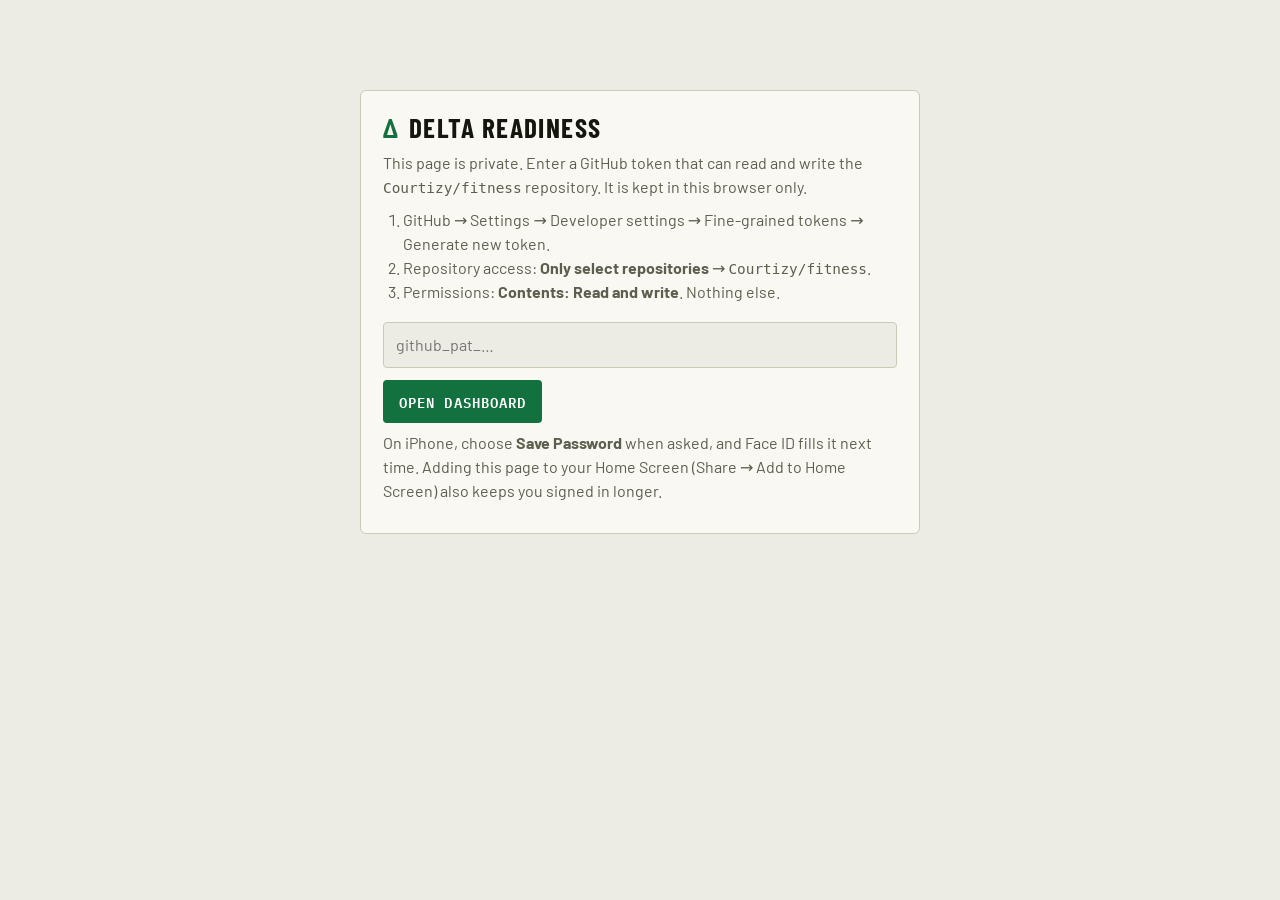
==== fitness/index.html @ d77b6ac9 "Restyle in a dark tactical HUD theme Co-Authored-By: Claude Opus 5.5 (1M context) <noreply@anthropic" ====
<!doctype html>
<html lang="en">
<head>
<meta charset="utf-8">
<meta name="viewport" content="width=device-width,initial-scale=1,viewport-fit=cover">
<meta name="robots" content="noindex,nofollow">
<meta name="apple-mobile-web-app-capable" content="yes">
<meta name="apple-mobile-web-app-title" content="Delta">
<link rel="apple-touch-icon" href="apple-touch-icon.png">
<link rel="icon" type="image/png" href="favicon.png">
<title>Delta Readiness</title>
<style>
/* Loader for the private Delta Readiness app. This public page holds no data and no app code:
   it asks for a GitHub token, fetches the app from the private Courtizy/fitness repo, and gives it
   a storage layer backed by that repo's data/*.json files. */
:root{--bg:#ECEBE4;--panel:#F9F8F3;--ink:#15170F;--muted:#5C5E4E;--rule:#CDC9B9;--brand:#13703F;--on-brand:#FFFFFF;--tan:#7A6236;--crit:#BF3B33}
@media (prefers-color-scheme:dark){:root{--bg:#07090A;--panel:#0D1112;--ink:#D8E4DC;--muted:#8E9A90;--rule:#253029;--brand:#3DEB8F;--on-brand:#04110A;--tan:#C2A675;--crit:#FF5F52;color-scheme:dark}}
body{margin:0;background:var(--bg);color:var(--ink);font:16px/1.5 "Barlow",system-ui,-apple-system,"Segoe UI",sans-serif}
.gate{max-width:560px;margin:10vh auto;padding:0 16px}
.card{background:var(--panel);border:1px solid var(--rule);border-radius:6px;padding:22px}
h1{font:700 1.7rem/1.1 "Barlow Condensed","Arial Narrow",sans-serif;text-transform:uppercase;letter-spacing:.05em;margin:0 0 6px}
h1::before{content:"\0394";color:var(--brand);margin-right:.35em}
p{margin:8px 0;color:var(--muted)}
ol{color:var(--muted);padding-left:20px;margin:8px 0}
input{width:100%;box-sizing:border-box;font:inherit;padding:10px 12px;border:1px solid var(--rule);border-radius:4px;background:var(--bg);color:var(--ink);margin-top:10px}
button{font:600 .85rem "IBM Plex Mono",ui-monospace,monospace;letter-spacing:.08em;text-transform:uppercase;margin-top:12px;padding:10px 16px;border-radius:4px;border:0;background:var(--brand);color:var(--on-brand);cursor:pointer}
.err{color:var(--crit)}
code{font-size:.9em}
</style>
<link rel="stylesheet" href="https://fonts.googleapis.com/css2?family=Barlow+Condensed:wght@700&family=Barlow:wght@400;600&family=IBM+Plex+Mono:wght@600&display=swap">
</head>
<body>
<div class="gate" id="gate" hidden>
  <div class="card">
    <h1>Delta Readiness</h1>
    <div id="pwBox" hidden>
    <p>This page is private. Enter your dashboard password.</p>
    <form id="pf" action="#" method="post"><input name="username" type="text" autocomplete="username" value="fitness-dashboard" readonly hidden><input id="pw" name="password" type="password" autocomplete="current-password" placeholder="Password" aria-label="Password"><button type="submit">Open dashboard</button></form>
    <p>On iPhone, choose <b>Save Password</b> when asked, and Face ID fills it next time. You stay signed in for 30 days.</p>
    <p><a href="#" id="useTok">Use a GitHub token instead</a></p>
    </div>
    <div id="tokBox">
    <p>This page is private. Enter a GitHub token that can read and write the <code>Courtizy/fitness</code> repository. It is kept in this browser only.</p>
    <ol>
      <li>GitHub → Settings → Developer settings → Fine-grained tokens → Generate new token.</li>
      <li>Repository access: <b>Only select repositories</b> → <code>Courtizy/fitness</code>.</li>
      <li>Permissions: <b>Contents: Read and write</b>. Nothing else.</li>
    </ol>
    <!-- username + current-password lets iPhone Passwords save the token once and fill it with Face ID -->
    <form id="f" action="#" method="post"><input name="username" type="text" autocomplete="username" value="fitness" readonly hidden><input id="tok" name="password" type="password" autocomplete="current-password" placeholder="github_pat_…" aria-label="GitHub token"><button type="submit">Open dashboard</button></form>
    <p>On iPhone, choose <b>Save Password</b> when asked, and Face ID fills it next time. Adding this page to your Home Screen (Share → Add to Home Screen) also keeps you signed in longer.</p>
    </div>
    <p id="msg" class="err" role="alert"></p>
  </div>
</div>
<p id="loading" style="text-align:center;margin-top:20vh;color:var(--muted)">Loading…</p>
<script>
(() => {
  const REPO = "Courtizy/fitness", BRANCH = "main", KEY = "fitness-gh-token", SKEY = "fitness-session";
  /* Password sign-in goes through the Cloudflare relay (relay/worker.js), which holds the GitHub token.
     Empty means token-only. */
  const RELAY = "";
  const gate = document.getElementById("gate"), msg = document.getElementById("msg"), loading = document.getElementById("loading");
  const $ = id => document.getElementById(id);
  let tokMode = !RELAY;
  const ask = m => { loading.hidden = true; gate.hidden = false; $("pwBox").hidden = tokMode; $("tokBox").hidden = !tokMode; msg.textContent = m || ""; };
  const ls = (k, v) => { try { if (v === undefined) return localStorage.getItem(k) || ""; if (v === null) localStorage.removeItem(k); else localStorage.setItem(k, v); } catch (e) { return ""; } };
  let tok = ls(KEY), ses = ls(SKEY);
  if (ses && +ses.split(".")[0] < Date.now() / 1000 + 60) { ses = ""; ls(SKEY, null); }
  $("useTok").onclick = e => { e.preventDefault(); tokMode = true; ask(); };
  $("f").onsubmit = e => {
    e.preventDefault(); tok = $("tok").value.trim(); if (!tok) return;
    ls(KEY, tok); ses = ""; ls(SKEY, null);
    gate.hidden = true; loading.hidden = false; start();
  };
  $("pf").onsubmit = async e => {
    e.preventDefault(); const pw = $("pw").value; if (!pw) return;
    gate.hidden = true; loading.hidden = false;
    try {
      const r = await fetch(`${RELAY}/dash/login`, { method: "POST", headers: { "Content-Type": "application/json" }, body: JSON.stringify({ password: pw }) });
      const j = await r.json().catch(() => ({}));
      if (!r.ok) return ask(r.status === 401 ? "That password didn't work." : j.error ? j.error[0].toUpperCase() + j.error.slice(1) + "." : `Sign-in failed (${r.status}).`);
      ses = j.session; ls(SKEY, ses); $("pw").value = ""; start();
    } catch (er) { ask("Couldn't reach the sign-in service. Check the connection and try again."); }
  };
  async function start() {
    /* a password session wins; a saved token still works on its own */
    const viaRelay = !!(RELAY && ses);
    if (!viaRelay && !tok) return ask();
    const BASE = viaRelay ? `${RELAY}/dash/contents/` : `https://api.github.com/repos/${REPO}/contents/`;
    const AUTH = viaRelay ? `Session ${ses}` : `Bearer ${tok}`;
    try {
      const r = await fetch(`${BASE}app/index.html?ref=${BRANCH}`,
        { cache: "no-store", headers: { Authorization: AUTH, Accept: "application/vnd.github.raw+json", "X-GitHub-Api-Version": "2022-11-28" } });
      if (r.status === 403 && r.headers.get("x-ratelimit-remaining") === "0") return ask("GitHub's hourly limit was hit. Try again in a few minutes.");
      if (viaRelay && r.status === 401) { ses = ""; ls(SKEY, null); return ask("You've been signed out. Enter your password again."); }
      if (!viaRelay && (r.status === 401 || r.status === 403 || r.status === 404)) { ls(KEY, null); tok = ""; return ask("That token can't read the repository. Check it has Contents access to Courtizy/fitness."); }
      if (!r.ok) return ask(`GitHub returned ${r.status}. Try again in a minute.`);
      const app = await r.text();
      const shim = `<script>(${storage.toString()})(${JSON.stringify({ BRANCH, BASE, AUTH })});<\/script>`;
      /* app/index.html is page content (as published to claude.ai), so it gets the same document skeleton here */
      const page = /^\s*<!doctype/i.test(app) ? app.replace(/<body[^>]*>/i, m => m + shim)
        : `<!doctype html><html lang="en"><head><meta charset="utf-8"><meta name="viewport" content="width=device-width,initial-scale=1,viewport-fit=cover"><meta name="robots" content="noindex,nofollow"><meta name="apple-mobile-web-app-capable" content="yes"><meta name="apple-mobile-web-app-title" content="Delta"><link rel="apple-touch-icon" href="apple-touch-icon.png"><link rel="icon" type="image/png" href="favicon.png"><style>body{margin:0}[hidden]{display:none!important}</style></head><body>${shim}${app}</body></html>`;
      document.open(); document.write(page); document.close();
    } catch (e) { ask("Couldn't reach GitHub. Check the connection and try again."); }
  }
  /* Runs inside the app page. Provides window.claude.use("db" | "user") like claude.ai does, so the app is unchanged.
     db.doc("data/users/<id>/<name>") maps to data/<name>.json in the repo. Writes are batched per file (one commit each). */
  function storage({ BRANCH, BASE, AUTH }) {
    const H = { Authorization: AUTH, "X-GitHub-Api-Version": "2022-11-28" };
    const url = f => BASE + f;
    const enc = s => { const b = new TextEncoder().encode(s); let o = ""; for (let i = 0; i < b.length; i += 0x8000) o += String.fromCharCode.apply(null, b.subarray(i, i + 0x8000)); return btoa(o); };
    const sha = {}, pend = {};
    async function meta(f) {
      const r = await fetch(`${url(f)}?ref=${BRANCH}&t=${Date.now()}`, { cache: "no-store", headers: { ...H, Accept: "application/vnd.github+json" } });
      if (r.status === 404) { delete sha[f]; return null; }
      if (!r.ok) throw Object.assign(new Error("GitHub " + r.status), { code: "unavailable" });
      const j = await r.json(); sha[f] = j.sha; return j;
    }
    async function read(f) {
      const r = await fetch(`${url(f)}?ref=${BRANCH}&t=${Date.now()}`, { cache: "no-store", headers: { ...H, Accept: "application/vnd.github.raw+json" } });
      if (r.status === 404) return null;
      if (!r.ok) throw Object.assign(new Error("GitHub " + r.status), { code: "unavailable" });
      return r.text();
    }
    async function put(f, body, retry = true) {
      if (!(f in sha)) await meta(f);
      const r = await fetch(url(f), { method: "PUT", headers: { ...H, Accept: "application/vnd.github+json", "Content-Type": "application/json" },
        body: JSON.stringify({ message: `Update ${f}`, content: enc(body), branch: BRANCH, ...(sha[f] ? { sha: sha[f] } : {}) }) });
      if ((r.status === 409 || r.status === 422) && retry) { await meta(f); return put(f, body, false); }
      if (!r.ok) throw Object.assign(new Error("GitHub " + r.status), { code: r.status === 413 ? "invalid_argument" : "unavailable" });
      sha[f] = (await r.json()).content.sha;
    }
    const doc = path => {
      const f = `data/${path.split("/").pop()}.json`;
      return {
        async get() { const [t] = await Promise.all([read(f), meta(f).catch(() => null)]); const v = t == null ? null : JSON.parse(t); return { exists: v != null, data: () => v }; },
        set(v) {
          const p = pend[f] || (pend[f] = {}); p.v = JSON.stringify(v, null, 1);
          clearTimeout(p.t);
          return new Promise((res, rej) => { (p.w = p.w || []).push([res, rej]);
            p.t = setTimeout(async () => { const w = p.w; delete pend[f]; try { await put(f, p.v); w.forEach(x => x[0]()); } catch (e) { w.forEach(x => x[1](e)); } }, 1200); });
        },
        async delete() { if (!(f in sha)) await meta(f); if (!sha[f]) return; await fetch(url(f), { method: "DELETE", headers: { ...H, "Content-Type": "application/json" }, body: JSON.stringify({ message: `Remove ${f}`, sha: sha[f], branch: BRANCH }) }); delete sha[f]; },
      };
    };
    const db = { doc };
    const user = { id: async () => "me", isOwner: () => true, canEdit: () => true, can: () => true };
    window.claude = { use: async n => n === "db" ? db : n === "user" ? user : null };
    window.addEventListener("beforeunload", e => { if (Object.keys(pend).length) { e.preventDefault(); e.returnValue = ""; } });
  }
  start();
})();
</script>
</body>
</html>
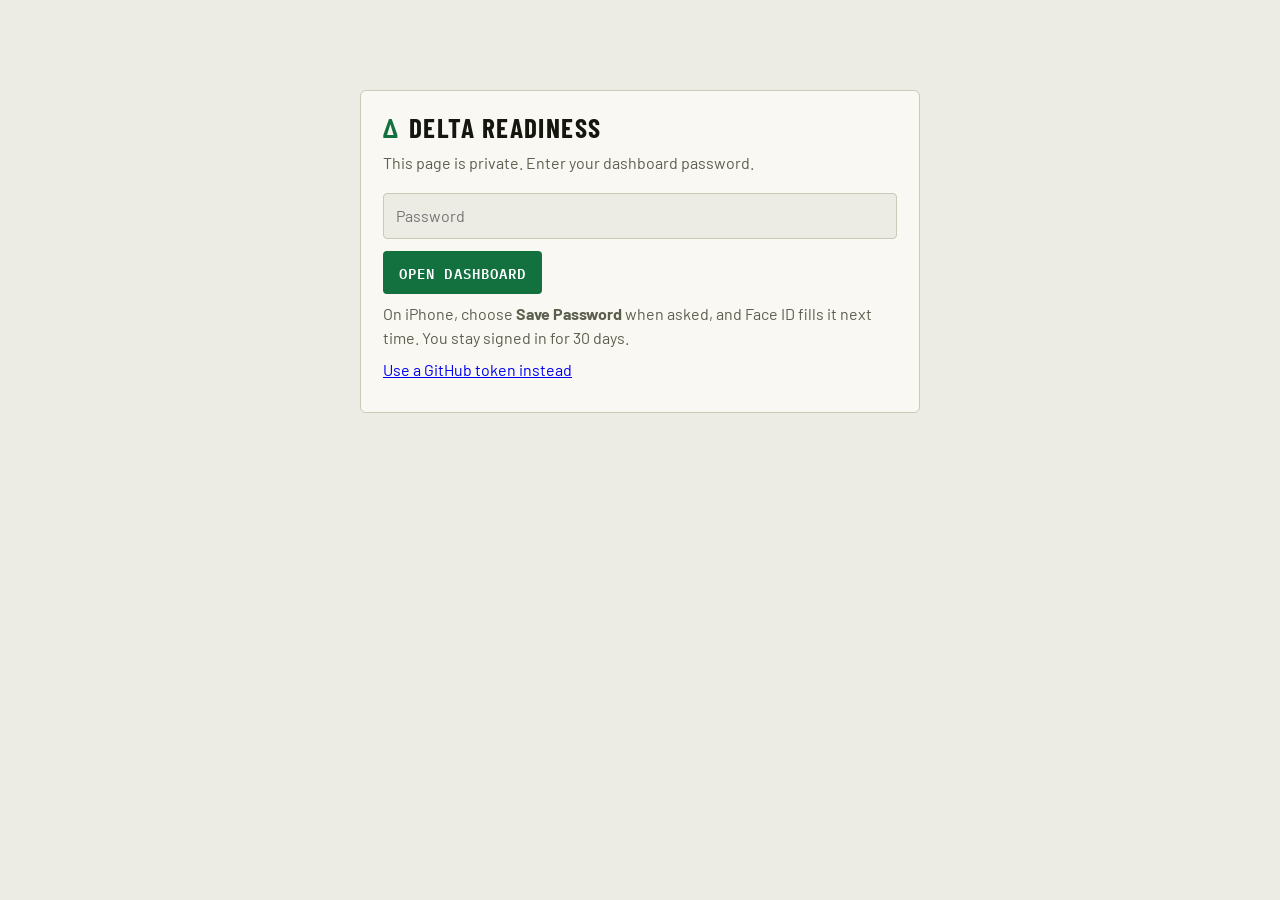
==== commit 14968e03: "Turn on password sign-in through the hae-inbox worker Co-Authored-By: Claude Opus 5.5 (1M context) <" ====
--- a/fitness/index.html
+++ b/fitness/index.html
@@ -59,7 +59,7 @@
   const REPO = "Courtizy/fitness", BRANCH = "main", KEY = "fitness-gh-token", SKEY = "fitness-session";
   /* Password sign-in goes through the Cloudflare relay (relay/worker.js), which holds the GitHub token.
      Empty means token-only. */
-  const RELAY = "";
+  const RELAY = "https://hae-inbox.jason-courtoy.workers.dev";
   const gate = document.getElementById("gate"), msg = document.getElementById("msg"), loading = document.getElementById("loading");
   const $ = id => document.getElementById(id);
   let tokMode = !RELAY;
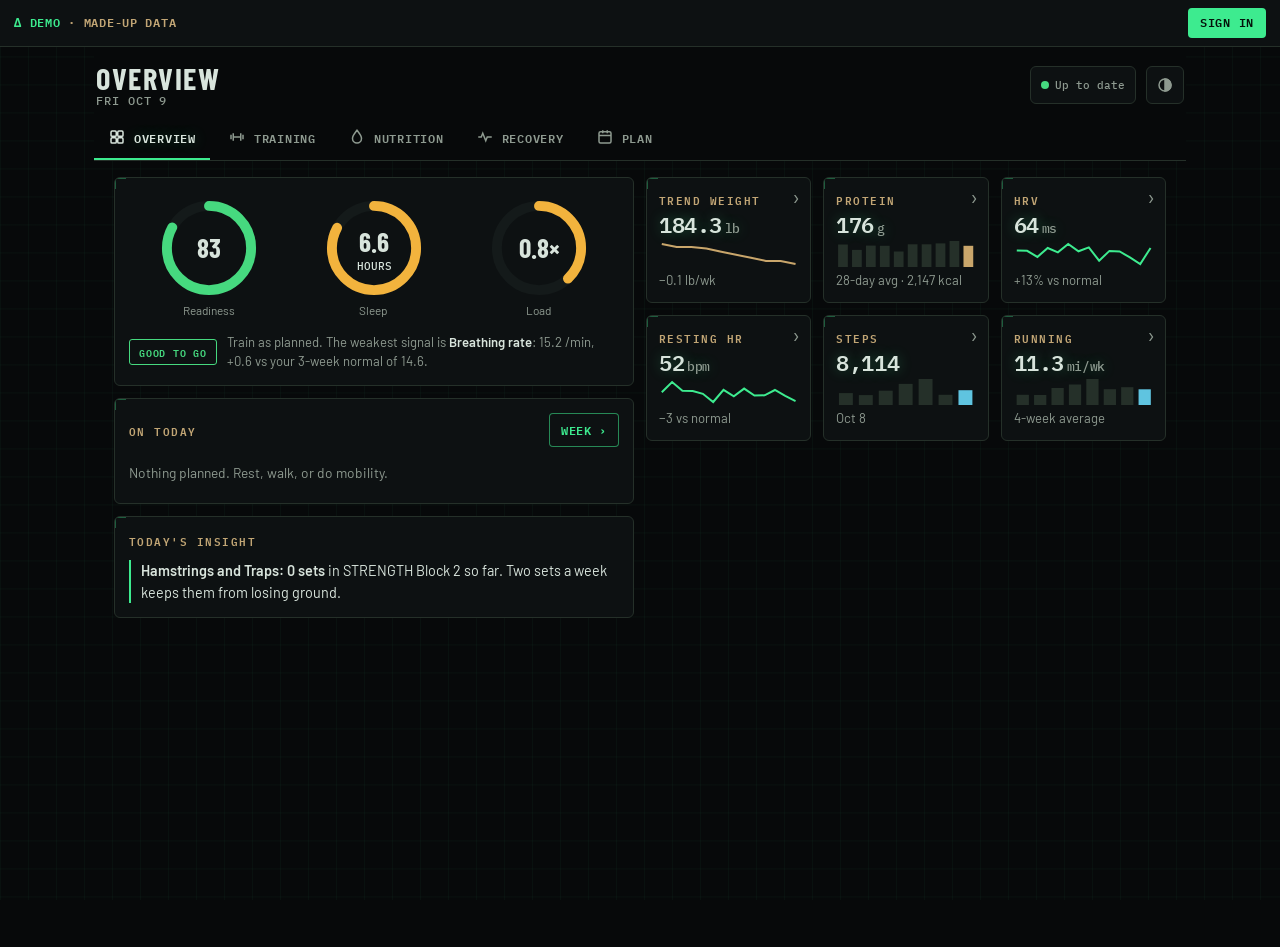
==== commit 0d3f4a76: "Public Delta Readiness demo with sign-in bar Signed-out visitors to /fitness/ now land on demo.html " ====
--- a/fitness/index.html
+++ b/fitness/index.html
@@ -51,6 +51,7 @@
     <p>On iPhone, choose <b>Save Password</b> when asked, and Face ID fills it next time. Adding this page to your Home Screen (Share → Add to Home Screen) also keeps you signed in longer.</p>
     </div>
     <p id="msg" class="err" role="alert"></p>
+    <p><a href="demo.html">&larr; Back to the demo</a></p>
   </div>
 </div>
 <p id="loading" style="text-align:center;margin-top:20vh;color:var(--muted)">Loading…</p>
@@ -67,6 +68,8 @@
   const ls = (k, v) => { try { if (v === undefined) return localStorage.getItem(k) || ""; if (v === null) localStorage.removeItem(k); else localStorage.setItem(k, v); } catch (e) { return ""; } };
   let tok = ls(KEY), ses = ls(SKEY);
   if (ses && +ses.split(".")[0] < Date.now() / 1000 + 60) { ses = ""; ls(SKEY, null); }
+  /* signed-out visitors land on the public demo; its Sign in bar comes back here with ?signin */
+  if (!ses && !tok && !/[?&]signin\b/.test(location.search)) { location.replace("demo.html"); return; }
   $("useTok").onclick = e => { e.preventDefault(); tokMode = true; ask(); };
   $("f").onsubmit = e => {
     e.preventDefault(); tok = $("tok").value.trim(); if (!tok) return;
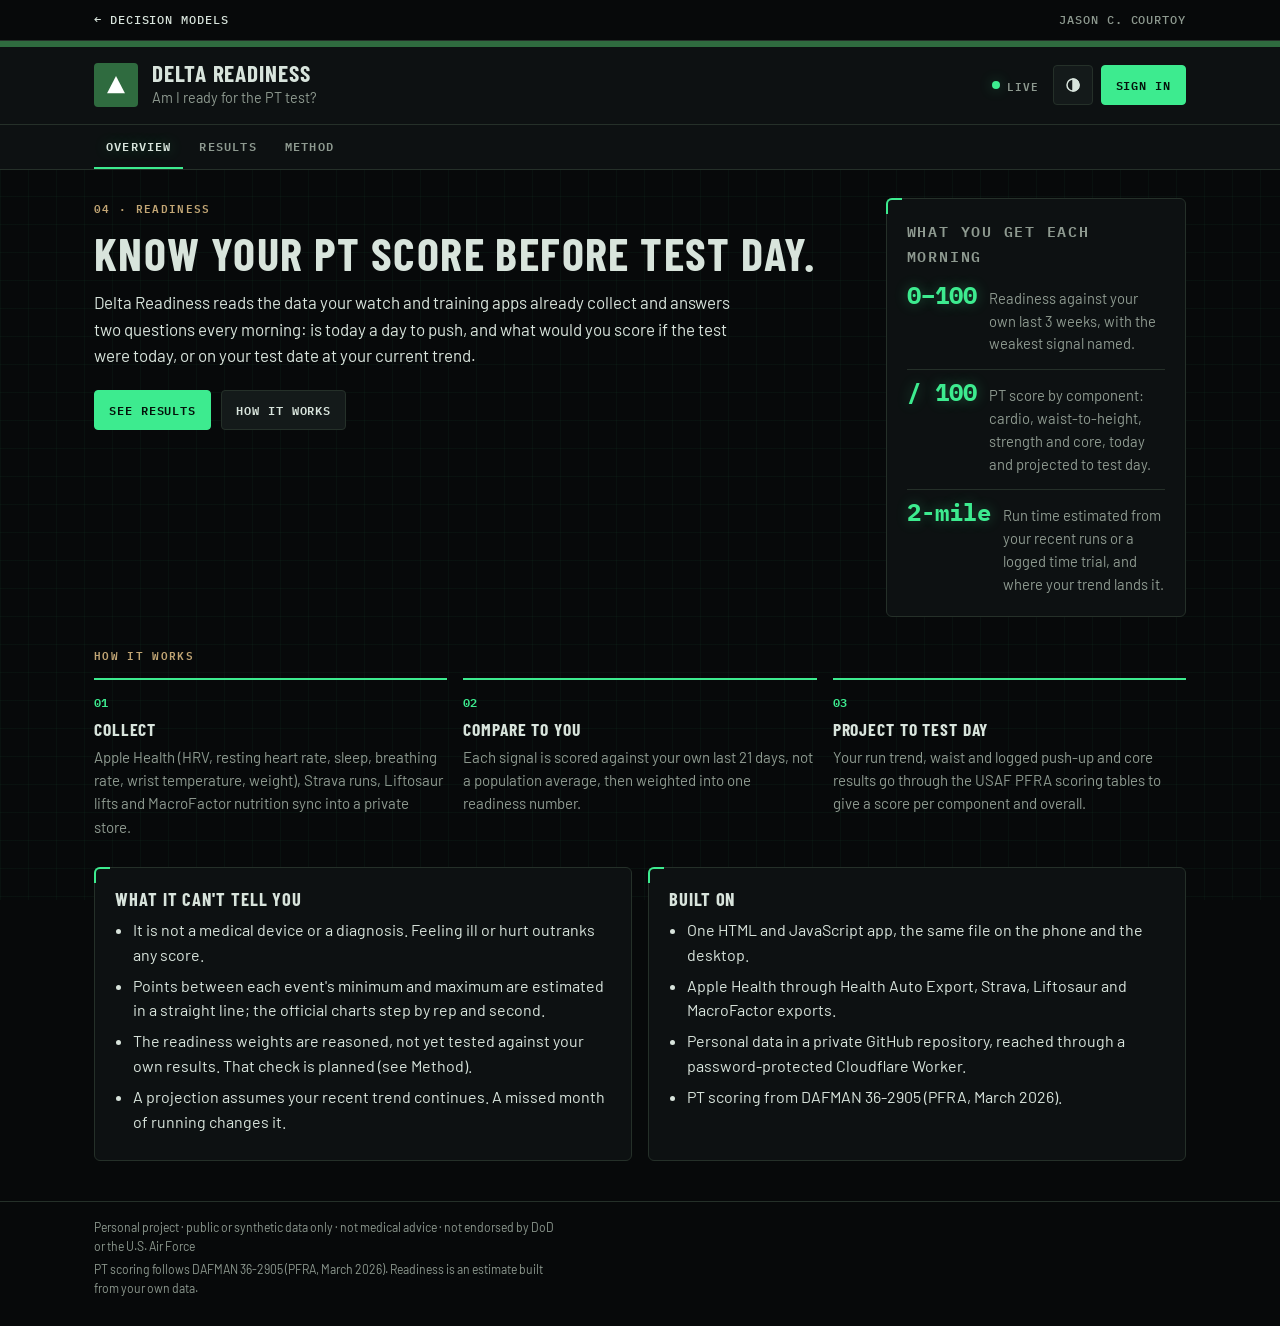
==== commit 5c91e031: "Put Delta Readiness in the Decision Models frame Hub bar, header, Overview · Results · Method tabs a" ====
--- a/fitness/index.html
+++ b/fitness/index.html
@@ -14,25 +14,28 @@
    it asks for a GitHub token, fetches the app from the private Courtizy/fitness repo, and gives it
    a storage layer backed by that repo's data/*.json files. */
 :root{--bg:#ECEBE4;--panel:#F9F8F3;--ink:#15170F;--muted:#5C5E4E;--rule:#CDC9B9;--brand:#13703F;--on-brand:#FFFFFF;--tan:#7A6236;--crit:#BF3B33}
-@media (prefers-color-scheme:dark){:root{--bg:#07090A;--panel:#0D1112;--ink:#D8E4DC;--muted:#8E9A90;--rule:#253029;--brand:#3DEB8F;--on-brand:#04110A;--tan:#C2A675;--crit:#FF5F52;color-scheme:dark}}
+@media (prefers-color-scheme:dark){:root:not([data-theme="light"]){--bg:#07090A;--panel:#0D1112;--ink:#D8E4DC;--muted:#8E9A90;--rule:#253029;--brand:#3DEB8F;--on-brand:#04110A;--tan:#C2A675;--crit:#FF5F52;color-scheme:dark}}
+:root[data-theme="dark"]{--bg:#07090A;--panel:#0D1112;--ink:#D8E4DC;--muted:#8E9A90;--rule:#253029;--brand:#3DEB8F;--on-brand:#04110A;--tan:#C2A675;--crit:#FF5F52;color-scheme:dark}
 body{margin:0;background:var(--bg);color:var(--ink);font:16px/1.5 "Barlow",system-ui,-apple-system,"Segoe UI",sans-serif}
-.gate{max-width:560px;margin:10vh auto;padding:0 16px}
+.gate{max-width:560px;margin:6vh auto;padding:0 16px}
 .card{background:var(--panel);border:1px solid var(--rule);border-radius:6px;padding:22px}
 h1{font:700 1.7rem/1.1 "Barlow Condensed","Arial Narrow",sans-serif;text-transform:uppercase;letter-spacing:.05em;margin:0 0 6px}
-h1::before{content:"\0394";color:var(--brand);margin-right:.35em}
 p{margin:8px 0;color:var(--muted)}
 ol{color:var(--muted);padding-left:20px;margin:8px 0}
 input{width:100%;box-sizing:border-box;font:inherit;padding:10px 12px;border:1px solid var(--rule);border-radius:4px;background:var(--bg);color:var(--ink);margin-top:10px}
 button{font:600 .85rem "IBM Plex Mono",ui-monospace,monospace;letter-spacing:.08em;text-transform:uppercase;margin-top:12px;padding:10px 16px;border-radius:4px;border:0;background:var(--brand);color:var(--on-brand);cursor:pointer}
 .err{color:var(--crit)}
 code{font-size:.9em}
+a{color:var(--brand)}
 </style>
-<link rel="stylesheet" href="https://fonts.googleapis.com/css2?family=Barlow+Condensed:wght@700&family=Barlow:wght@400;600&family=IBM+Plex+Mono:wght@600&display=swap">
+<link rel="stylesheet" href="https://fonts.googleapis.com/css2?family=Barlow+Condensed:wght@600;700&family=Barlow:wght@400;500;600&family=IBM+Plex+Mono:wght@500;600&display=swap">
+<link rel="stylesheet" href="frame.css">
+<script src="frame.js" data-page="signin" data-mode="public"></script>
 </head>
 <body>
 <div class="gate" id="gate" hidden>
   <div class="card">
-    <h1>Delta Readiness</h1>
+    <h1>Sign in</h1>
     <div id="pwBox" hidden>
     <p>This page is private. Enter your dashboard password.</p>
     <form id="pf" action="#" method="post"><input name="username" type="text" autocomplete="username" value="fitness-dashboard" readonly hidden><input id="pw" name="password" type="password" autocomplete="current-password" placeholder="Password" aria-label="Password"><button type="submit">Open dashboard</button></form>
@@ -51,7 +54,6 @@
     <p>On iPhone, choose <b>Save Password</b> when asked, and Face ID fills it next time. Adding this page to your Home Screen (Share → Add to Home Screen) also keeps you signed in longer.</p>
     </div>
     <p id="msg" class="err" role="alert"></p>
-    <p><a href="demo.html">&larr; Back to the demo</a></p>
   </div>
 </div>
 <p id="loading" style="text-align:center;margin-top:20vh;color:var(--muted)">Loading…</p>
@@ -68,8 +70,8 @@
   const ls = (k, v) => { try { if (v === undefined) return localStorage.getItem(k) || ""; if (v === null) localStorage.removeItem(k); else localStorage.setItem(k, v); } catch (e) { return ""; } };
   let tok = ls(KEY), ses = ls(SKEY);
   if (ses && +ses.split(".")[0] < Date.now() / 1000 + 60) { ses = ""; ls(SKEY, null); }
-  /* signed-out visitors land on the public demo; its Sign in bar comes back here with ?signin */
-  if (!ses && !tok && !/[?&]signin\b/.test(location.search)) { location.replace("demo.html"); return; }
+  /* signed-out visitors land on the public Overview; its Sign in button comes back here with ?signin */
+  if (!ses && !tok && !/[?&]signin\b/.test(location.search)) { location.replace("overview.html"); return; }
   $("useTok").onclick = e => { e.preventDefault(); tokMode = true; ask(); };
   $("f").onsubmit = e => {
     e.preventDefault(); tok = $("tok").value.trim(); if (!tok) return;
@@ -100,7 +102,7 @@
       if (!viaRelay && (r.status === 401 || r.status === 403 || r.status === 404)) { ls(KEY, null); tok = ""; return ask("That token can't read the repository. Check it has Contents access to Courtizy/fitness."); }
       if (!r.ok) return ask(`GitHub returned ${r.status}. Try again in a minute.`);
       const app = await r.text();
-      const shim = `<script>(${storage.toString()})(${JSON.stringify({ BRANCH, BASE, AUTH })});<\/script>`;
+      const shim = `<script>(${storage.toString()})(${JSON.stringify({ BRANCH, BASE, AUTH })});<\/script><link rel="stylesheet" href="frame.css"><script src="frame.js" data-page="results" data-mode="app"><\/script>`;
       /* app/index.html is page content (as published to claude.ai), so it gets the same document skeleton here */
       const page = /^\s*<!doctype/i.test(app) ? app.replace(/<body[^>]*>/i, m => m + shim)
         : `<!doctype html><html lang="en"><head><meta charset="utf-8"><meta name="viewport" content="width=device-width,initial-scale=1,viewport-fit=cover"><meta name="robots" content="noindex,nofollow"><meta name="apple-mobile-web-app-capable" content="yes"><meta name="apple-mobile-web-app-title" content="Delta"><link rel="apple-touch-icon" href="apple-touch-icon.png"><link rel="icon" type="image/png" href="favicon.png"><style>body{margin:0}[hidden]{display:none!important}</style></head><body>${shim}${app}</body></html>`;
--- a/fitness/frame.css
+++ b/fitness/frame.css
@@ -0,0 +1,65 @@
+/* Delta Readiness: the Decision Models frame (hub bar, app header, Overview · Results · Method, footer) in the HUD look.
+   Shared by overview.html, the sign-in loader, the signed-in app and demo.html. Theme follows data-theme on <html> (a-theme). */
+:root{
+  --dz-bg:#ECEBE4; --dz-panel:#F9F8F3; --dz-panel2:#E4E1D6; --dz-ink:#15170F; --dz-muted:#5C5E4E; --dz-rule:#CDC9B9;
+  --dz-accent:#13703F; --dz-on-accent:#FFFFFF; --dz-tan:#7A6236; --dz-grid:rgba(70,66,40,.05); --dz-glow:none;
+  --dz-fill:#2F6B3F; --dz-on-fill:#FFFFFF;
+  --dz-display:"Barlow Condensed","Arial Narrow",system-ui,sans-serif;
+  --dz-body:"Barlow",system-ui,-apple-system,"Segoe UI",sans-serif;
+  --dz-mono:"IBM Plex Mono",ui-monospace,Menlo,monospace;
+}
+@media (prefers-color-scheme:dark){:root:not([data-theme="light"]){
+  --dz-bg:#07090A; --dz-panel:#0D1112; --dz-panel2:#141A1A; --dz-ink:#D8E4DC; --dz-muted:#8E9A90; --dz-rule:#253029;
+  --dz-accent:#3DEB8F; --dz-on-accent:#04110A; --dz-tan:#C2A675; --dz-grid:rgba(61,235,143,.035); --dz-glow:0 0 14px rgba(61,235,143,.32); color-scheme:dark}}
+:root[data-theme="dark"]{
+  --dz-bg:#07090A; --dz-panel:#0D1112; --dz-panel2:#141A1A; --dz-ink:#D8E4DC; --dz-muted:#8E9A90; --dz-rule:#253029;
+  --dz-accent:#3DEB8F; --dz-on-accent:#04110A; --dz-tan:#C2A675; --dz-grid:rgba(61,235,143,.035); --dz-glow:0 0 14px rgba(61,235,143,.32); color-scheme:dark}
+
+.dz-hub,.dz-head,.dz-tabbar,.dz-strip,.dz-foot{font-family:var(--dz-body);color:var(--dz-ink);-webkit-text-size-adjust:100%}
+.dz-in{max-width:1120px;margin:0 auto;padding-left:max(14px,env(safe-area-inset-left,0px));padding-right:max(14px,env(safe-area-inset-right,0px))}
+
+/* hub bar */
+.dz-hub{background:var(--dz-bg);border-bottom:1px solid var(--dz-rule);font:500 .72rem/1 var(--dz-mono);letter-spacing:.08em;text-transform:uppercase}
+.dz-hub .dz-in{display:flex;flex-wrap:wrap;align-items:center;justify-content:space-between;gap:4px 16px}
+.dz-hub a{display:inline-flex;align-items:center;min-height:40px;color:var(--dz-ink);text-decoration:none}
+.dz-hub a:hover{color:var(--dz-accent)}
+.dz-hub span{color:var(--dz-muted)}
+
+/* app header: 6px brand stripe, Δ tile, name, question, status pill, actions */
+.dz-head{background:var(--dz-panel);border-top:6px solid var(--dz-fill);border-bottom:1px solid var(--dz-rule)}
+.dz-head .dz-in{display:flex;flex-wrap:wrap;align-items:center;gap:10px 14px;padding-block:14px}
+.dz-tile{width:44px;height:44px;flex:none;display:grid;place-items:center;background:var(--dz-fill);color:var(--dz-on-fill);border-radius:4px}
+.dz-tile svg{width:26px;height:26px}
+.dz-name{flex:1 1 220px;min-width:0;display:flex;flex-direction:column;gap:2px}
+.dz-name h1,.dz-name .dz-h{margin:0;font:700 1.45rem/1.05 var(--dz-display);letter-spacing:.04em;text-transform:uppercase;color:var(--dz-ink)}
+.dz-name p{margin:0;font-size:.9rem;color:var(--dz-muted)}
+.dz-status{display:inline-flex;align-items:center;gap:7px;font:600 .68rem var(--dz-mono);letter-spacing:.08em;text-transform:uppercase;color:var(--dz-muted);white-space:nowrap}
+.dz-status i{width:8px;height:8px;border-radius:50%;background:var(--dz-accent);box-shadow:var(--dz-glow)}
+.dz-right{display:flex;align-items:center;gap:8px 14px;flex-wrap:wrap;justify-content:flex-end}
+.dz-acts{display:flex;align-items:center;gap:8px}
+.dz-btn{display:inline-flex;align-items:center;justify-content:center;min-height:40px;padding:0 14px;border-radius:4px;border:1px solid var(--dz-rule);background:var(--dz-panel2);color:var(--dz-ink);font:600 .72rem var(--dz-mono);letter-spacing:.08em;text-transform:uppercase;text-decoration:none;cursor:pointer;white-space:nowrap}
+.dz-btn:hover{border-color:var(--dz-accent)}
+.dz-btn.dz-primary{background:var(--dz-accent);border-color:var(--dz-accent);color:var(--dz-on-accent)}
+.dz-btn.dz-icon{width:40px;padding:0}
+
+/* Overview · Results · Method */
+.dz-tabbar{background:var(--dz-panel);border-bottom:1px solid var(--dz-rule)}
+.dz-tabs{display:flex;gap:4px;overflow-x:auto;scrollbar-width:none}
+.dz-tabs a{display:inline-flex;align-items:center;min-height:44px;padding:0 12px;border-bottom:2px solid transparent;color:var(--dz-muted);text-decoration:none;font:600 .74rem var(--dz-mono);letter-spacing:.1em;text-transform:uppercase;white-space:nowrap}
+.dz-tabs a:hover{color:var(--dz-ink)}
+.dz-tabs a[aria-current="page"]{color:var(--dz-ink);border-bottom-color:var(--dz-accent);text-shadow:var(--dz-glow)}
+
+/* demo strip */
+.dz-strip{background:var(--dz-panel2);border-bottom:1px solid var(--dz-rule);font-size:.86rem}
+.dz-strip .dz-in{display:flex;flex-wrap:wrap;align-items:center;gap:6px 12px;padding-block:8px}
+.dz-tag{font:600 .66rem var(--dz-mono);letter-spacing:.1em;text-transform:uppercase;color:var(--dz-tan);border:1px solid var(--dz-tan);padding:2px 7px;border-radius:3px}
+.dz-strip span{color:var(--dz-muted)}
+
+/* footer */
+.dz-foot{border-top:1px solid var(--dz-rule);margin-top:32px;font-size:.76rem;color:var(--dz-muted)}
+.dz-foot .dz-in{padding-block:16px 28px;display:grid;gap:4px}
+.dz-foot p{margin:0}
+html.dz-app .dz-foot{margin-top:0}
+html.dz-app body{background-color:var(--dz-bg)}
+@media (max-width:899px){html.dz-app .dz-foot .dz-in{padding-bottom:calc(92px + env(safe-area-inset-bottom,0px))}}
+@media (max-width:520px){.dz-head .dz-in{padding-block:10px;flex-wrap:nowrap;align-items:flex-start}.dz-name{flex:1 1 0}.dz-right{flex-direction:column;align-items:flex-end;flex:none}.dz-btn{min-height:36px;padding:0 10px}.dz-btn.dz-icon{width:36px}.dz-tile{width:38px;height:38px}.dz-name h1,.dz-name .dz-h{font-size:1.2rem}.dz-name p{font-size:.82rem}}
--- a/fitness/frame.css
+++ b/fitness/frame.css
@@ -0,0 +1,65 @@
+/* Delta Readiness: the Decision Models frame (hub bar, app header, Overview · Results · Method, footer) in the HUD look.
+   Shared by overview.html, the sign-in loader, the signed-in app and demo.html. Theme follows data-theme on <html> (a-theme). */
+:root{
+  --dz-bg:#ECEBE4; --dz-panel:#F9F8F3; --dz-panel2:#E4E1D6; --dz-ink:#15170F; --dz-muted:#5C5E4E; --dz-rule:#CDC9B9;
+  --dz-accent:#13703F; --dz-on-accent:#FFFFFF; --dz-tan:#7A6236; --dz-grid:rgba(70,66,40,.05); --dz-glow:none;
+  --dz-fill:#2F6B3F; --dz-on-fill:#FFFFFF;
+  --dz-display:"Barlow Condensed","Arial Narrow",system-ui,sans-serif;
+  --dz-body:"Barlow",system-ui,-apple-system,"Segoe UI",sans-serif;
+  --dz-mono:"IBM Plex Mono",ui-monospace,Menlo,monospace;
+}
+@media (prefers-color-scheme:dark){:root:not([data-theme="light"]){
+  --dz-bg:#07090A; --dz-panel:#0D1112; --dz-panel2:#141A1A; --dz-ink:#D8E4DC; --dz-muted:#8E9A90; --dz-rule:#253029;
+  --dz-accent:#3DEB8F; --dz-on-accent:#04110A; --dz-tan:#C2A675; --dz-grid:rgba(61,235,143,.035); --dz-glow:0 0 14px rgba(61,235,143,.32); color-scheme:dark}}
+:root[data-theme="dark"]{
+  --dz-bg:#07090A; --dz-panel:#0D1112; --dz-panel2:#141A1A; --dz-ink:#D8E4DC; --dz-muted:#8E9A90; --dz-rule:#253029;
+  --dz-accent:#3DEB8F; --dz-on-accent:#04110A; --dz-tan:#C2A675; --dz-grid:rgba(61,235,143,.035); --dz-glow:0 0 14px rgba(61,235,143,.32); color-scheme:dark}
+
+.dz-hub,.dz-head,.dz-tabbar,.dz-strip,.dz-foot{font-family:var(--dz-body);color:var(--dz-ink);-webkit-text-size-adjust:100%}
+.dz-in{max-width:1120px;margin:0 auto;padding-left:max(14px,env(safe-area-inset-left,0px));padding-right:max(14px,env(safe-area-inset-right,0px))}
+
+/* hub bar */
+.dz-hub{background:var(--dz-bg);border-bottom:1px solid var(--dz-rule);font:500 .72rem/1 var(--dz-mono);letter-spacing:.08em;text-transform:uppercase}
+.dz-hub .dz-in{display:flex;flex-wrap:wrap;align-items:center;justify-content:space-between;gap:4px 16px}
+.dz-hub a{display:inline-flex;align-items:center;min-height:40px;color:var(--dz-ink);text-decoration:none}
+.dz-hub a:hover{color:var(--dz-accent)}
+.dz-hub span{color:var(--dz-muted)}
+
+/* app header: 6px brand stripe, Δ tile, name, question, status pill, actions */
+.dz-head{background:var(--dz-panel);border-top:6px solid var(--dz-fill);border-bottom:1px solid var(--dz-rule)}
+.dz-head .dz-in{display:flex;flex-wrap:wrap;align-items:center;gap:10px 14px;padding-block:14px}
+.dz-tile{width:44px;height:44px;flex:none;display:grid;place-items:center;background:var(--dz-fill);color:var(--dz-on-fill);border-radius:4px}
+.dz-tile svg{width:26px;height:26px}
+.dz-name{flex:1 1 220px;min-width:0;display:flex;flex-direction:column;gap:2px}
+.dz-name h1,.dz-name .dz-h{margin:0;font:700 1.45rem/1.05 var(--dz-display);letter-spacing:.04em;text-transform:uppercase;color:var(--dz-ink)}
+.dz-name p{margin:0;font-size:.9rem;color:var(--dz-muted)}
+.dz-status{display:inline-flex;align-items:center;gap:7px;font:600 .68rem var(--dz-mono);letter-spacing:.08em;text-transform:uppercase;color:var(--dz-muted);white-space:nowrap}
+.dz-status i{width:8px;height:8px;border-radius:50%;background:var(--dz-accent);box-shadow:var(--dz-glow)}
+.dz-right{display:flex;align-items:center;gap:8px 14px;flex-wrap:wrap;justify-content:flex-end}
+.dz-acts{display:flex;align-items:center;gap:8px}
+.dz-btn{display:inline-flex;align-items:center;justify-content:center;min-height:40px;padding:0 14px;border-radius:4px;border:1px solid var(--dz-rule);background:var(--dz-panel2);color:var(--dz-ink);font:600 .72rem var(--dz-mono);letter-spacing:.08em;text-transform:uppercase;text-decoration:none;cursor:pointer;white-space:nowrap}
+.dz-btn:hover{border-color:var(--dz-accent)}
+.dz-btn.dz-primary{background:var(--dz-accent);border-color:var(--dz-accent);color:var(--dz-on-accent)}
+.dz-btn.dz-icon{width:40px;padding:0}
+
+/* Overview · Results · Method */
+.dz-tabbar{background:var(--dz-panel);border-bottom:1px solid var(--dz-rule)}
+.dz-tabs{display:flex;gap:4px;overflow-x:auto;scrollbar-width:none}
+.dz-tabs a{display:inline-flex;align-items:center;min-height:44px;padding:0 12px;border-bottom:2px solid transparent;color:var(--dz-muted);text-decoration:none;font:600 .74rem var(--dz-mono);letter-spacing:.1em;text-transform:uppercase;white-space:nowrap}
+.dz-tabs a:hover{color:var(--dz-ink)}
+.dz-tabs a[aria-current="page"]{color:var(--dz-ink);border-bottom-color:var(--dz-accent);text-shadow:var(--dz-glow)}
+
+/* demo strip */
+.dz-strip{background:var(--dz-panel2);border-bottom:1px solid var(--dz-rule);font-size:.86rem}
+.dz-strip .dz-in{display:flex;flex-wrap:wrap;align-items:center;gap:6px 12px;padding-block:8px}
+.dz-tag{font:600 .66rem var(--dz-mono);letter-spacing:.1em;text-transform:uppercase;color:var(--dz-tan);border:1px solid var(--dz-tan);padding:2px 7px;border-radius:3px}
+.dz-strip span{color:var(--dz-muted)}
+
+/* footer */
+.dz-foot{border-top:1px solid var(--dz-rule);margin-top:32px;font-size:.76rem;color:var(--dz-muted)}
+.dz-foot .dz-in{padding-block:16px 28px;display:grid;gap:4px}
+.dz-foot p{margin:0}
+html.dz-app .dz-foot{margin-top:0}
+html.dz-app body{background-color:var(--dz-bg)}
+@media (max-width:899px){html.dz-app .dz-foot .dz-in{padding-bottom:calc(92px + env(safe-area-inset-bottom,0px))}}
+@media (max-width:520px){.dz-head .dz-in{padding-block:10px;flex-wrap:nowrap;align-items:flex-start}.dz-name{flex:1 1 0}.dz-right{flex-direction:column;align-items:flex-end;flex:none}.dz-btn{min-height:36px;padding:0 10px}.dz-btn.dz-icon{width:36px}.dz-tile{width:38px;height:38px}.dz-name h1,.dz-name .dz-h{font-size:1.2rem}.dz-name p{font-size:.82rem}}
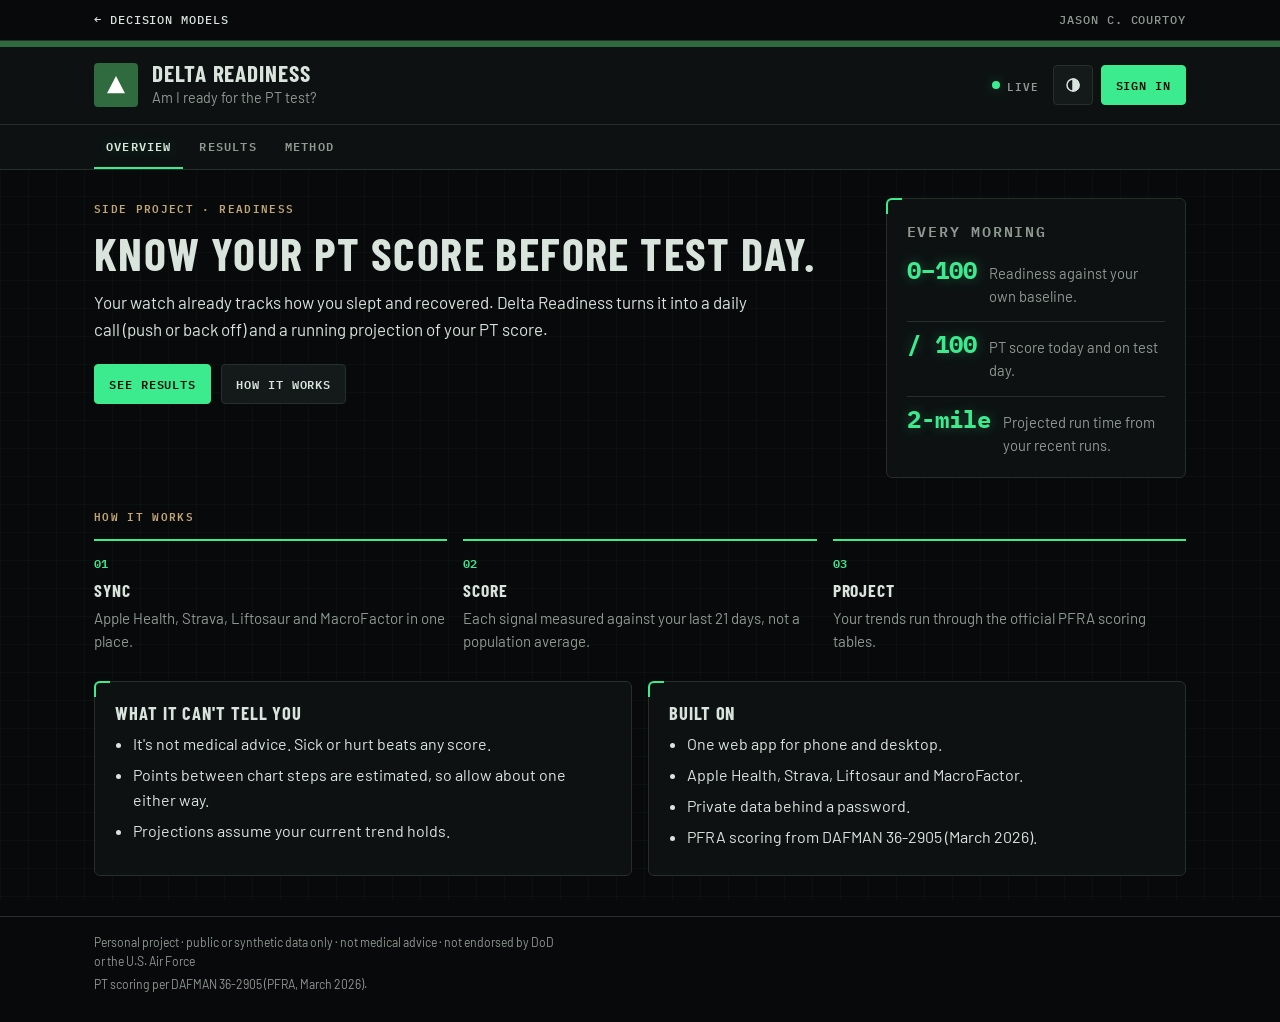
==== commit 366cb823: "Fitness sign-in: stop a save on one device replacing another's edit Copies site/fitness/index.html f" ====
--- a/fitness/index.html
+++ b/fitness/index.html
@@ -115,7 +115,7 @@
     const H = { Authorization: AUTH, "X-GitHub-Api-Version": "2022-11-28" };
     const url = f => BASE + f;
     const enc = s => { const b = new TextEncoder().encode(s); let o = ""; for (let i = 0; i < b.length; i += 0x8000) o += String.fromCharCode.apply(null, b.subarray(i, i + 0x8000)); return btoa(o); };
-    const sha = {}, pend = {};
+    const sha = {}, pend = {}; let inflight = 0;
     async function meta(f) {
       const r = await fetch(`${url(f)}?ref=${BRANCH}&t=${Date.now()}`, { cache: "no-store", headers: { ...H, Accept: "application/vnd.github+json" } });
       if (r.status === 404) { delete sha[f]; return null; }
@@ -128,31 +128,75 @@
       if (!r.ok) throw Object.assign(new Error("GitHub " + r.status), { code: "unavailable" });
       return r.text();
     }
-    async function put(f, body, retry = true) {
-      if (!(f in sha)) await meta(f);
-      const r = await fetch(url(f), { method: "PUT", headers: { ...H, Accept: "application/vnd.github+json", "Content-Type": "application/json" },
+    /* Saves are optimistic: each write carries the sha this device last read. If another device saved in between,
+       GitHub refuses it (409/422) and nothing is overwritten. The edit is kept in this browser, the app's save fails,
+       and a notice offers "Reload latest" or "Keep this device's version" (a deliberate overwrite). */
+    const UNSAVED = f => "fitness-unsaved:" + f;
+    const keep = (f, body) => { try { localStorage.setItem(UNSAVED(f), body); } catch (e) {} };
+    const unkeep = f => { try { localStorage.removeItem(UNSAVED(f)); } catch (e) {} };
+    const conflict = f => Object.assign(new Error(`${f} was changed on another device`), { code: "aborted", file: f });
+    const queue = {};   // one write at a time per file, so this device never conflicts with itself
+    const serial = (f, job) => (queue[f] = (queue[f] || Promise.resolve()).catch(() => {}).then(job));
+    async function put(f, body, force = false) {
+      if (!(f in sha)) await meta(f);   // never read on this device: write against the current version
+      const send = () => fetch(url(f), { method: "PUT", headers: { ...H, Accept: "application/vnd.github+json", "Content-Type": "application/json" },
         body: JSON.stringify({ message: `Update ${f}`, content: enc(body), branch: BRANCH, ...(sha[f] ? { sha: sha[f] } : {}) }) });
-      if ((r.status === 409 || r.status === 422) && retry) { await meta(f); return put(f, body, false); }
-      if (!r.ok) throw Object.assign(new Error("GitHub " + r.status), { code: r.status === 413 ? "invalid_argument" : "unavailable" });
-      sha[f] = (await r.json()).content.sha;
-    }
+      let r = await send();
+      if (r.status === 409 || r.status === 422) {
+        const was = sha[f], now = await read(f).catch(() => undefined);
+        await meta(f).catch(() => null);
+        if (now === body) { unkeep(f); return; }                       // the same content is already saved
+        if (force || sha[f] === was) r = await send();                 // asked to overwrite, or GitHub was only briefly behind
+        else { keep(f, body); notice(f); throw conflict(f); }
+        if (r.status === 409 || r.status === 422) { keep(f, body); notice(f); throw conflict(f); }
+      }
+      if (!r.ok) { keep(f, body); throw Object.assign(new Error("GitHub " + r.status), { code: r.status === 413 ? "invalid_argument" : "unavailable" }); }
+      sha[f] = (await r.json()).content.sha; unkeep(f);
+    }
+    function notice(f) {
+      const id = "delta-conflict", old = document.getElementById(id); if (old) old.remove();
+      const box = document.createElement("div"); box.id = id; box.setAttribute("role", "alert");
+      box.style.cssText = "position:fixed;left:12px;right:12px;bottom:calc(12px + env(safe-area-inset-bottom));z-index:3000;max-width:560px;margin:0 auto;padding:12px 14px;border-radius:10px;background:#3A2E17;color:#FFF3DC;font:500 14px/1.4 system-ui;box-shadow:0 8px 30px rgba(0,0,0,.35)";
+      const t = document.createElement("p"); t.style.cssText = "margin:0 0 8px";
+      t.textContent = `Not saved: ${f.replace(/^data\/|\.json$/g, "")} was changed on another device. Your edit is kept on this device.`;
+      const btn = (label, fn) => { const x = document.createElement("button"); x.type = "button"; x.textContent = label;
+        x.style.cssText = "font:600 14px system-ui;margin:0 8px 0 0;padding:8px 12px;border-radius:8px;border:1px solid #FFF3DC;background:transparent;color:inherit;cursor:pointer";
+        x.addEventListener("click", fn); return x; };
+      box.append(t, btn("Reload latest", () => { unkeep(f); window.location.reload(); }),
+        btn("Keep this device's version", async () => { t.textContent = "Saving…"; try { await window.__deltaResolve(f, "mine"); t.textContent = "Saved this device's version."; setTimeout(() => box.remove(), 2500); } catch (e) { t.textContent = "Still couldn't save. Check the connection and try again."; } }));
+      document.body.appendChild(box);
+    }
+    window.__deltaResolve = (f, how) => serial(f, async () => {
+      if (how !== "mine") { unkeep(f); return; }
+      let body = null; try { body = localStorage.getItem(UNSAVED(f)); } catch (e) {}
+      if (body != null) await put(f, body, true);
+    });
     const doc = path => {
       const f = `data/${path.split("/").pop()}.json`;
       return {
-        async get() { const [t] = await Promise.all([read(f), meta(f).catch(() => null)]); const v = t == null ? null : JSON.parse(t); return { exists: v != null, data: () => v }; },
+        async get() {
+          /* content and sha from one response, so a save in between can't pair old content with a newer sha */
+          const j = await meta(f); let t = null;
+          if (j) t = j.content ? new TextDecoder().decode(Uint8Array.from(atob(j.content.replace(/\s/g, "")), c => c.charCodeAt(0))) : await read(f);  // over 1 MB: no inline content
+          const v = t == null ? null : JSON.parse(t); return { exists: v != null, data: () => v }; },
         set(v) {
           const p = pend[f] || (pend[f] = {}); p.v = JSON.stringify(v, null, 1);
           clearTimeout(p.t);
           return new Promise((res, rej) => { (p.w = p.w || []).push([res, rej]);
-            p.t = setTimeout(async () => { const w = p.w; delete pend[f]; try { await put(f, p.v); w.forEach(x => x[0]()); } catch (e) { w.forEach(x => x[1](e)); } }, 1200); });
+            p.t = setTimeout(() => { const w = p.w, v = p.v; delete pend[f]; inflight++; serial(f, () => put(f, v)).then(() => w.forEach(x => x[0]()), e => w.forEach(x => x[1](e))).finally(() => inflight--); }, 1200); });
         },
-        async delete() { if (!(f in sha)) await meta(f); if (!sha[f]) return; await fetch(url(f), { method: "DELETE", headers: { ...H, "Content-Type": "application/json" }, body: JSON.stringify({ message: `Remove ${f}`, sha: sha[f], branch: BRANCH }) }); delete sha[f]; },
+        delete: () => serial(f, async () => { if (!(f in sha)) await meta(f); if (!sha[f]) return;
+          const r = await fetch(url(f), { method: "DELETE", headers: { ...H, "Content-Type": "application/json" }, body: JSON.stringify({ message: `Remove ${f}`, sha: sha[f], branch: BRANCH }) });
+          if (r.status === 404) { delete sha[f]; return; }
+          if (r.status === 409 || r.status === 422) throw conflict(f);
+          if (!r.ok) throw Object.assign(new Error("GitHub " + r.status), { code: "unavailable" });
+          delete sha[f]; }),
       };
     };
     const db = { doc };
     const user = { id: async () => "me", isOwner: () => true, canEdit: () => true, can: () => true };
     window.claude = { use: async n => n === "db" ? db : n === "user" ? user : null };
-    window.addEventListener("beforeunload", e => { if (Object.keys(pend).length) { e.preventDefault(); e.returnValue = ""; } });
+    window.addEventListener("beforeunload", e => { if (Object.keys(pend).length || inflight) { e.preventDefault(); e.returnValue = ""; } });
   }
   start();
 })();
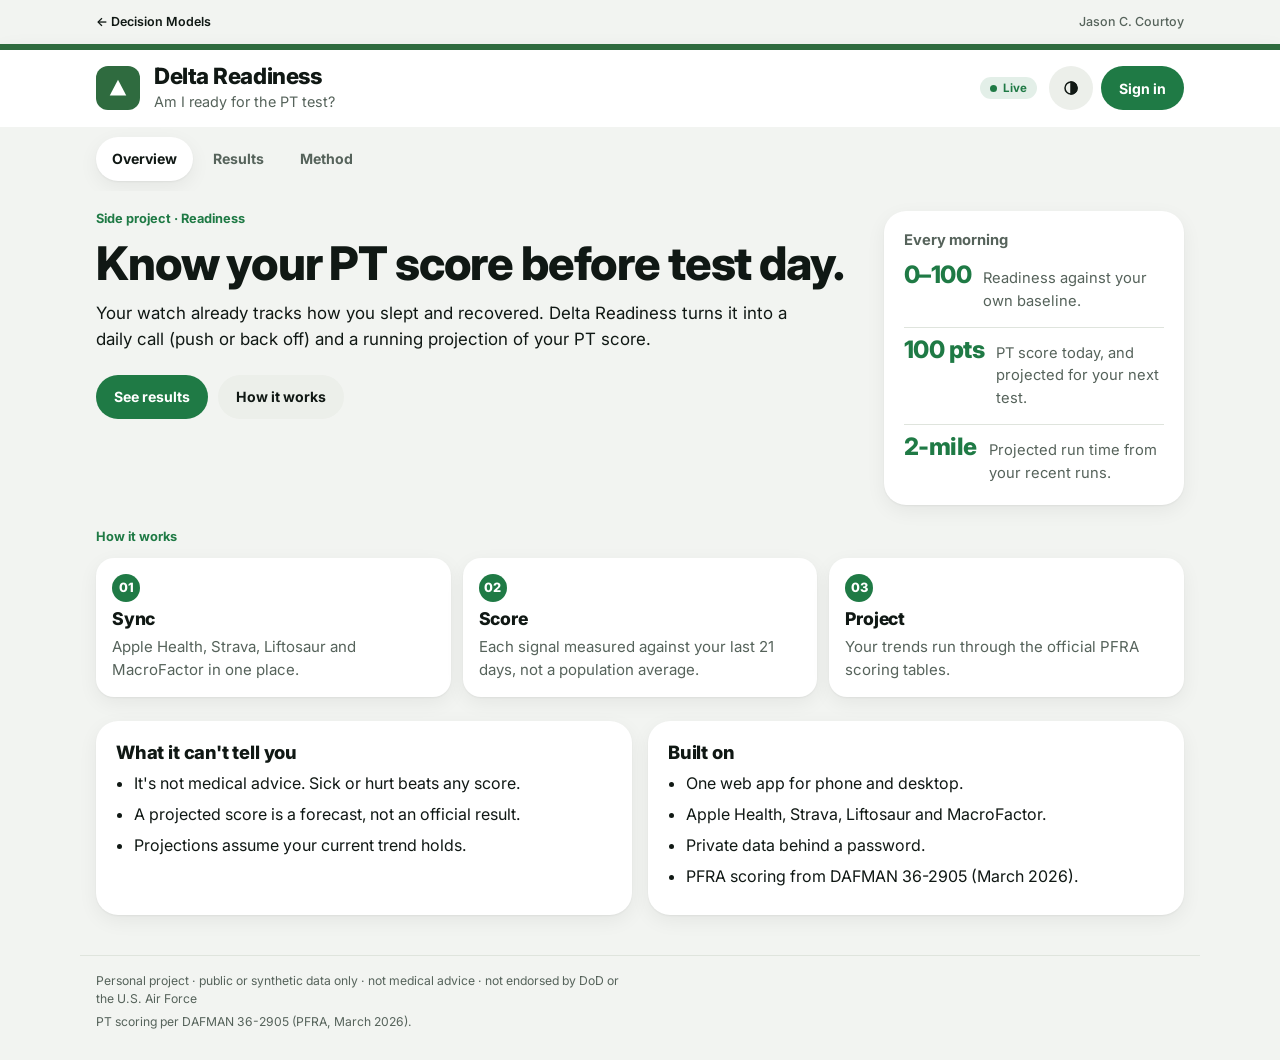
==== commit f337d2dc: "Delta Readiness: publish the clean fitness theme Copies frame.css, frame.js, overview.html and the s" ====
--- a/fitness/index.html
+++ b/fitness/index.html
@@ -13,22 +13,22 @@
 /* Loader for the private Delta Readiness app. This public page holds no data and no app code:
    it asks for a GitHub token, fetches the app from the private Courtizy/fitness repo, and gives it
    a storage layer backed by that repo's data/*.json files. */
-:root{--bg:#ECEBE4;--panel:#F9F8F3;--ink:#15170F;--muted:#5C5E4E;--rule:#CDC9B9;--brand:#13703F;--on-brand:#FFFFFF;--tan:#7A6236;--crit:#BF3B33}
-@media (prefers-color-scheme:dark){:root:not([data-theme="light"]){--bg:#07090A;--panel:#0D1112;--ink:#D8E4DC;--muted:#8E9A90;--rule:#253029;--brand:#3DEB8F;--on-brand:#04110A;--tan:#C2A675;--crit:#FF5F52;color-scheme:dark}}
-:root[data-theme="dark"]{--bg:#07090A;--panel:#0D1112;--ink:#D8E4DC;--muted:#8E9A90;--rule:#253029;--brand:#3DEB8F;--on-brand:#04110A;--tan:#C2A675;--crit:#FF5F52;color-scheme:dark}
-body{margin:0;background:var(--bg);color:var(--ink);font:16px/1.5 "Barlow",system-ui,-apple-system,"Segoe UI",sans-serif}
-.gate{max-width:560px;margin:6vh auto;padding:0 16px}
-.card{background:var(--panel);border:1px solid var(--rule);border-radius:6px;padding:22px}
-h1{font:700 1.7rem/1.1 "Barlow Condensed","Arial Narrow",sans-serif;text-transform:uppercase;letter-spacing:.05em;margin:0 0 6px}
+:root{--bg:#F2F4F1;--panel:#FFFFFF;--ink:#101814;--muted:#56635B;--rule:#DFE4DD;--brand:#1F7A45;--on-brand:#FFFFFF;--crit:#C2352B;--shadow:0 1px 2px rgba(16,24,20,.05),0 6px 20px rgba(16,24,20,.06)}
+@media (prefers-color-scheme:dark){:root:not([data-theme="light"]){--bg:#0B0F0D;--panel:#161C19;--ink:#EEF3EF;--muted:#9BA8A0;--rule:#2A332E;--brand:#4FD486;--on-brand:#05140B;--crit:#FF6B5E;--shadow:none;color-scheme:dark}}
+:root[data-theme="dark"]{--bg:#0B0F0D;--panel:#161C19;--ink:#EEF3EF;--muted:#9BA8A0;--rule:#2A332E;--brand:#4FD486;--on-brand:#05140B;--crit:#FF6B5E;--shadow:none;color-scheme:dark}
+body{margin:0;background:var(--bg);color:var(--ink);font:16px/1.5 -apple-system,BlinkMacSystemFont,"SF Pro Text","Inter",system-ui,"Segoe UI",Roboto,sans-serif;-webkit-font-smoothing:antialiased}
+.gate{max-width:560px;margin:4vh auto;padding:0 16px}
+.card{background:var(--panel);border-radius:22px;padding:22px;box-shadow:var(--shadow)}
+h1{font:800 1.7rem/1.1 -apple-system,BlinkMacSystemFont,"SF Pro Display","Inter",system-ui,sans-serif;letter-spacing:-.02em;margin:0 0 6px}
 p{margin:8px 0;color:var(--muted)}
 ol{color:var(--muted);padding-left:20px;margin:8px 0}
-input{width:100%;box-sizing:border-box;font:inherit;padding:10px 12px;border:1px solid var(--rule);border-radius:4px;background:var(--bg);color:var(--ink);margin-top:10px}
-button{font:600 .85rem "IBM Plex Mono",ui-monospace,monospace;letter-spacing:.08em;text-transform:uppercase;margin-top:12px;padding:10px 16px;border-radius:4px;border:0;background:var(--brand);color:var(--on-brand);cursor:pointer}
+input{width:100%;box-sizing:border-box;font:inherit;font-size:16px;padding:12px 14px;min-height:44px;border:1px solid var(--rule);border-radius:12px;background:var(--bg);color:var(--ink);margin-top:10px}
+button{font-weight:700;font-size:.95rem;font-family:inherit;margin-top:12px;padding:0 20px;min-height:44px;border-radius:999px;border:0;background:var(--brand);color:var(--on-brand);cursor:pointer}
 .err{color:var(--crit)}
 code{font-size:.9em}
 a{color:var(--brand)}
 </style>
-<link rel="stylesheet" href="https://fonts.googleapis.com/css2?family=Barlow+Condensed:wght@600;700&family=Barlow:wght@400;500;600&family=IBM+Plex+Mono:wght@500;600&display=swap">
+<link rel="stylesheet" href="https://fonts.googleapis.com/css2?family=Inter:wght@400;500;600;700;800&display=swap">
 <link rel="stylesheet" href="frame.css">
 <script src="frame.js" data-page="signin" data-mode="public"></script>
 </head>
--- a/fitness/frame.css
+++ b/fitness/frame.css
@@ -1,65 +1,85 @@
-/* Delta Readiness: the Decision Models frame (hub bar, app header, Overview · Results · Method, footer) in the HUD look.
-   Shared by overview.html, the sign-in loader, the signed-in app and demo.html. Theme follows data-theme on <html> (a-theme). */
+/* Delta Readiness: the Decision Models frame (hub bar, app header, Overview · Results · Method, footer) in the clean fitness look.
+   Shared by overview.html, the sign-in loader, the signed-in app and demo.html. Theme follows data-theme on <html> (a-theme, light by default). */
 :root{
-  --dz-bg:#ECEBE4; --dz-panel:#F9F8F3; --dz-panel2:#E4E1D6; --dz-ink:#15170F; --dz-muted:#5C5E4E; --dz-rule:#CDC9B9;
-  --dz-accent:#13703F; --dz-on-accent:#FFFFFF; --dz-tan:#7A6236; --dz-grid:rgba(70,66,40,.05); --dz-glow:none;
+  --dz-bg:#F2F4F1; --dz-panel:#FFFFFF; --dz-panel2:#ECEFEA; --dz-ink:#101814; --dz-muted:#56635B; --dz-rule:#DFE4DD;
+  --dz-accent:#1F7A45; --dz-on-accent:#FFFFFF; --dz-tan:#56635B; --dz-grid:transparent; --dz-glow:none;
+  --dz-shadow:0 1px 2px rgba(16,24,20,.05),0 6px 20px rgba(16,24,20,.06); --dz-bar:rgba(255,255,255,.82);
   --dz-fill:#2F6B3F; --dz-on-fill:#FFFFFF;
-  --dz-display:"Barlow Condensed","Arial Narrow",system-ui,sans-serif;
-  --dz-body:"Barlow",system-ui,-apple-system,"Segoe UI",sans-serif;
-  --dz-mono:"IBM Plex Mono",ui-monospace,Menlo,monospace;
+  --dz-display:-apple-system,BlinkMacSystemFont,"SF Pro Display","Inter",system-ui,"Segoe UI",Roboto,sans-serif;
+  --dz-body:-apple-system,BlinkMacSystemFont,"SF Pro Text","Inter",system-ui,"Segoe UI",Roboto,sans-serif;
+  --dz-mono:var(--dz-body);
 }
 @media (prefers-color-scheme:dark){:root:not([data-theme="light"]){
-  --dz-bg:#07090A; --dz-panel:#0D1112; --dz-panel2:#141A1A; --dz-ink:#D8E4DC; --dz-muted:#8E9A90; --dz-rule:#253029;
-  --dz-accent:#3DEB8F; --dz-on-accent:#04110A; --dz-tan:#C2A675; --dz-grid:rgba(61,235,143,.035); --dz-glow:0 0 14px rgba(61,235,143,.32); color-scheme:dark}}
+  --dz-bg:#0B0F0D; --dz-panel:#161C19; --dz-panel2:#212925; --dz-ink:#EEF3EF; --dz-muted:#9BA8A0; --dz-rule:#2A332E;
+  --dz-accent:#4FD486; --dz-on-accent:#05140B; --dz-tan:#9BA8A0; --dz-grid:transparent; --dz-glow:none;
+  --dz-shadow:none; --dz-bar:rgba(22,28,25,.82); color-scheme:dark}}
 :root[data-theme="dark"]{
-  --dz-bg:#07090A; --dz-panel:#0D1112; --dz-panel2:#141A1A; --dz-ink:#D8E4DC; --dz-muted:#8E9A90; --dz-rule:#253029;
-  --dz-accent:#3DEB8F; --dz-on-accent:#04110A; --dz-tan:#C2A675; --dz-grid:rgba(61,235,143,.035); --dz-glow:0 0 14px rgba(61,235,143,.32); color-scheme:dark}
+  --dz-bg:#0B0F0D; --dz-panel:#161C19; --dz-panel2:#212925; --dz-ink:#EEF3EF; --dz-muted:#9BA8A0; --dz-rule:#2A332E;
+  --dz-accent:#4FD486; --dz-on-accent:#05140B; --dz-tan:#9BA8A0; --dz-grid:transparent; --dz-glow:none;
+  --dz-shadow:none; --dz-bar:rgba(22,28,25,.82); color-scheme:dark}
 
 .dz-hub,.dz-head,.dz-tabbar,.dz-strip,.dz-foot{font-family:var(--dz-body);color:var(--dz-ink);-webkit-text-size-adjust:100%}
-.dz-in{max-width:1120px;margin:0 auto;padding-left:max(14px,env(safe-area-inset-left,0px));padding-right:max(14px,env(safe-area-inset-right,0px))}
+.dz-in{max-width:1120px;margin:0 auto;padding-left:max(16px,env(safe-area-inset-left,0px));padding-right:max(16px,env(safe-area-inset-right,0px))}
 
 /* hub bar */
-.dz-hub{background:var(--dz-bg);border-bottom:1px solid var(--dz-rule);font:500 .72rem/1 var(--dz-mono);letter-spacing:.08em;text-transform:uppercase}
+.dz-hub{background:var(--dz-bg);font:600 .78rem/1 var(--dz-body)}
 .dz-hub .dz-in{display:flex;flex-wrap:wrap;align-items:center;justify-content:space-between;gap:4px 16px}
-.dz-hub a{display:inline-flex;align-items:center;min-height:40px;color:var(--dz-ink);text-decoration:none}
+.dz-hub a{display:inline-flex;align-items:center;min-height:44px;color:var(--dz-ink);text-decoration:none}
 .dz-hub a:hover{color:var(--dz-accent)}
-.dz-hub span{color:var(--dz-muted)}
+.dz-hub span{color:var(--dz-muted);font-weight:500}
 
 /* app header: 6px brand stripe, Δ tile, name, question, status pill, actions */
-.dz-head{background:var(--dz-panel);border-top:6px solid var(--dz-fill);border-bottom:1px solid var(--dz-rule)}
+.dz-head{background:var(--dz-panel);border-top:6px solid var(--dz-fill);box-shadow:var(--dz-shadow)}
 .dz-head .dz-in{display:flex;flex-wrap:wrap;align-items:center;gap:10px 14px;padding-block:14px}
-.dz-tile{width:44px;height:44px;flex:none;display:grid;place-items:center;background:var(--dz-fill);color:var(--dz-on-fill);border-radius:4px}
-.dz-tile svg{width:26px;height:26px}
+.dz-tile{width:44px;height:44px;flex:none;display:grid;place-items:center;background:var(--dz-fill);color:var(--dz-on-fill);border-radius:12px}
+.dz-tile svg{width:24px;height:24px}
 .dz-name{flex:1 1 220px;min-width:0;display:flex;flex-direction:column;gap:2px}
-.dz-name h1,.dz-name .dz-h{margin:0;font:700 1.45rem/1.05 var(--dz-display);letter-spacing:.04em;text-transform:uppercase;color:var(--dz-ink)}
+.dz-name h1,.dz-name .dz-h{margin:0;font:800 1.4rem/1.1 var(--dz-display);letter-spacing:-.02em;color:var(--dz-ink)}
 .dz-name p{margin:0;font-size:.9rem;color:var(--dz-muted)}
-.dz-status{display:inline-flex;align-items:center;gap:7px;font:600 .68rem var(--dz-mono);letter-spacing:.08em;text-transform:uppercase;color:var(--dz-muted);white-space:nowrap}
-.dz-status i{width:8px;height:8px;border-radius:50%;background:var(--dz-accent);box-shadow:var(--dz-glow)}
-.dz-right{display:flex;align-items:center;gap:8px 14px;flex-wrap:wrap;justify-content:flex-end}
+.dz-status{display:inline-flex;align-items:center;gap:6px;font:700 .72rem var(--dz-body);color:var(--dz-accent);white-space:nowrap;padding:4px 10px;border-radius:999px;background:color-mix(in srgb,var(--dz-accent) 12%,transparent)}
+.dz-status i{width:7px;height:7px;border-radius:50%;background:var(--dz-accent)}
+.dz-right{display:flex;align-items:center;gap:8px 12px;flex-wrap:wrap;justify-content:flex-end}
 .dz-acts{display:flex;align-items:center;gap:8px}
-.dz-btn{display:inline-flex;align-items:center;justify-content:center;min-height:40px;padding:0 14px;border-radius:4px;border:1px solid var(--dz-rule);background:var(--dz-panel2);color:var(--dz-ink);font:600 .72rem var(--dz-mono);letter-spacing:.08em;text-transform:uppercase;text-decoration:none;cursor:pointer;white-space:nowrap}
-.dz-btn:hover{border-color:var(--dz-accent)}
-.dz-btn.dz-primary{background:var(--dz-accent);border-color:var(--dz-accent);color:var(--dz-on-accent)}
-.dz-btn.dz-icon{width:40px;padding:0}
+.dz-btn{display:inline-flex;align-items:center;justify-content:center;min-height:44px;padding:0 18px;border-radius:999px;border:0;background:var(--dz-panel2);color:var(--dz-ink);font:700 .88rem var(--dz-body);text-decoration:none;cursor:pointer;white-space:nowrap}
+.dz-btn:hover{filter:brightness(.97)}
+.dz-btn:focus-visible,.dz-tabs a:focus-visible,.dz-hub a:focus-visible{outline:2px solid var(--dz-accent);outline-offset:2px}
+.dz-btn.dz-primary{background:var(--dz-accent);color:var(--dz-on-accent)}
+.dz-btn.dz-icon{width:44px;padding:0}
 
-/* Overview · Results · Method */
-.dz-tabbar{background:var(--dz-panel);border-bottom:1px solid var(--dz-rule)}
-.dz-tabs{display:flex;gap:4px;overflow-x:auto;scrollbar-width:none}
-.dz-tabs a{display:inline-flex;align-items:center;min-height:44px;padding:0 12px;border-bottom:2px solid transparent;color:var(--dz-muted);text-decoration:none;font:600 .74rem var(--dz-mono);letter-spacing:.1em;text-transform:uppercase;white-space:nowrap}
+/* Overview · Results · Method: a segmented control */
+.dz-tabbar{background:var(--dz-bg)}
+.dz-tabs{display:flex;gap:4px;overflow-x:auto;scrollbar-width:none;padding-block:10px}
+.dz-tabs a{display:inline-flex;align-items:center;min-height:44px;padding:0 16px;border-radius:999px;color:var(--dz-muted);text-decoration:none;font:700 .88rem var(--dz-body);white-space:nowrap}
 .dz-tabs a:hover{color:var(--dz-ink)}
-.dz-tabs a[aria-current="page"]{color:var(--dz-ink);border-bottom-color:var(--dz-accent);text-shadow:var(--dz-glow)}
+.dz-tabs a[aria-current="page"]{color:var(--dz-ink);background:var(--dz-panel);box-shadow:var(--dz-shadow)}
+:root[data-theme="dark"] .dz-tabs a[aria-current="page"]{background:var(--dz-panel2)}
 
 /* demo strip */
-.dz-strip{background:var(--dz-panel2);border-bottom:1px solid var(--dz-rule);font-size:.86rem}
-.dz-strip .dz-in{display:flex;flex-wrap:wrap;align-items:center;gap:6px 12px;padding-block:8px}
-.dz-tag{font:600 .66rem var(--dz-mono);letter-spacing:.1em;text-transform:uppercase;color:var(--dz-tan);border:1px solid var(--dz-tan);padding:2px 7px;border-radius:3px}
-.dz-strip span{color:var(--dz-muted)}
+.dz-strip{font-size:.86rem}
+.dz-strip .dz-in{display:flex;flex-wrap:wrap;align-items:center;gap:6px 10px;padding-block:0 6px}
+.dz-tag{font:700 .72rem var(--dz-body);color:var(--dz-on-accent);background:var(--dz-accent);padding:3px 10px;border-radius:999px}
+.dz-strip span:not(.dz-tag){color:var(--dz-muted)}
 
 /* footer */
-.dz-foot{border-top:1px solid var(--dz-rule);margin-top:32px;font-size:.76rem;color:var(--dz-muted)}
-.dz-foot .dz-in{padding-block:16px 28px;display:grid;gap:4px}
+.dz-foot{margin-top:32px;font-size:.76rem;color:var(--dz-muted)}
+.dz-foot .dz-in{padding-block:16px 28px;display:grid;gap:4px;border-top:1px solid var(--dz-rule)}
 .dz-foot p{margin:0}
 html.dz-app .dz-foot{margin-top:0}
 html.dz-app body{background-color:var(--dz-bg)}
 @media (max-width:899px){html.dz-app .dz-foot .dz-in{padding-bottom:calc(92px + env(safe-area-inset-bottom,0px))}}
-@media (max-width:520px){.dz-head .dz-in{padding-block:10px;flex-wrap:nowrap;align-items:flex-start}.dz-name{flex:1 1 0}.dz-right{flex-direction:column;align-items:flex-end;flex:none}.dz-btn{min-height:36px;padding:0 10px}.dz-btn.dz-icon{width:36px}.dz-tile{width:38px;height:38px}.dz-name h1,.dz-name .dz-h{font-size:1.2rem}.dz-name p{font-size:.82rem}}
+/* phone: one compact header row (the question moves under the name, small) */
+@media (max-width:520px){
+  .dz-hub{font-size:.74rem}
+  .dz-head .dz-in{padding-block:10px;flex-wrap:nowrap;gap:10px}
+  .dz-name{flex:1 1 0}
+  .dz-name h1,.dz-name .dz-h{font-size:1.1rem}
+  .dz-name p{font-size:.78rem}
+  .dz-right{flex:none;gap:6px}
+  .dz-name .dz-h,.dz-name h1{white-space:nowrap}
+  .dz-status{font-size:0;gap:0;padding:6px}  /* dot only; the word stays for screen readers */
+  .dz-tile{width:36px;height:36px;border-radius:10px}
+  .dz-tile svg{width:20px;height:20px}
+  .dz-btn{padding:0 14px;font-size:.82rem}
+  .dz-tabs{padding-block:6px}
+  .dz-tabs a{padding:0 14px;font-size:.84rem}
+}
--- a/fitness/frame.css
+++ b/fitness/frame.css
@@ -1,65 +1,85 @@
-/* Delta Readiness: the Decision Models frame (hub bar, app header, Overview · Results · Method, footer) in the HUD look.
-   Shared by overview.html, the sign-in loader, the signed-in app and demo.html. Theme follows data-theme on <html> (a-theme). */
+/* Delta Readiness: the Decision Models frame (hub bar, app header, Overview · Results · Method, footer) in the clean fitness look.
+   Shared by overview.html, the sign-in loader, the signed-in app and demo.html. Theme follows data-theme on <html> (a-theme, light by default). */
 :root{
-  --dz-bg:#ECEBE4; --dz-panel:#F9F8F3; --dz-panel2:#E4E1D6; --dz-ink:#15170F; --dz-muted:#5C5E4E; --dz-rule:#CDC9B9;
-  --dz-accent:#13703F; --dz-on-accent:#FFFFFF; --dz-tan:#7A6236; --dz-grid:rgba(70,66,40,.05); --dz-glow:none;
+  --dz-bg:#F2F4F1; --dz-panel:#FFFFFF; --dz-panel2:#ECEFEA; --dz-ink:#101814; --dz-muted:#56635B; --dz-rule:#DFE4DD;
+  --dz-accent:#1F7A45; --dz-on-accent:#FFFFFF; --dz-tan:#56635B; --dz-grid:transparent; --dz-glow:none;
+  --dz-shadow:0 1px 2px rgba(16,24,20,.05),0 6px 20px rgba(16,24,20,.06); --dz-bar:rgba(255,255,255,.82);
   --dz-fill:#2F6B3F; --dz-on-fill:#FFFFFF;
-  --dz-display:"Barlow Condensed","Arial Narrow",system-ui,sans-serif;
-  --dz-body:"Barlow",system-ui,-apple-system,"Segoe UI",sans-serif;
-  --dz-mono:"IBM Plex Mono",ui-monospace,Menlo,monospace;
+  --dz-display:-apple-system,BlinkMacSystemFont,"SF Pro Display","Inter",system-ui,"Segoe UI",Roboto,sans-serif;
+  --dz-body:-apple-system,BlinkMacSystemFont,"SF Pro Text","Inter",system-ui,"Segoe UI",Roboto,sans-serif;
+  --dz-mono:var(--dz-body);
 }
 @media (prefers-color-scheme:dark){:root:not([data-theme="light"]){
-  --dz-bg:#07090A; --dz-panel:#0D1112; --dz-panel2:#141A1A; --dz-ink:#D8E4DC; --dz-muted:#8E9A90; --dz-rule:#253029;
-  --dz-accent:#3DEB8F; --dz-on-accent:#04110A; --dz-tan:#C2A675; --dz-grid:rgba(61,235,143,.035); --dz-glow:0 0 14px rgba(61,235,143,.32); color-scheme:dark}}
+  --dz-bg:#0B0F0D; --dz-panel:#161C19; --dz-panel2:#212925; --dz-ink:#EEF3EF; --dz-muted:#9BA8A0; --dz-rule:#2A332E;
+  --dz-accent:#4FD486; --dz-on-accent:#05140B; --dz-tan:#9BA8A0; --dz-grid:transparent; --dz-glow:none;
+  --dz-shadow:none; --dz-bar:rgba(22,28,25,.82); color-scheme:dark}}
 :root[data-theme="dark"]{
-  --dz-bg:#07090A; --dz-panel:#0D1112; --dz-panel2:#141A1A; --dz-ink:#D8E4DC; --dz-muted:#8E9A90; --dz-rule:#253029;
-  --dz-accent:#3DEB8F; --dz-on-accent:#04110A; --dz-tan:#C2A675; --dz-grid:rgba(61,235,143,.035); --dz-glow:0 0 14px rgba(61,235,143,.32); color-scheme:dark}
+  --dz-bg:#0B0F0D; --dz-panel:#161C19; --dz-panel2:#212925; --dz-ink:#EEF3EF; --dz-muted:#9BA8A0; --dz-rule:#2A332E;
+  --dz-accent:#4FD486; --dz-on-accent:#05140B; --dz-tan:#9BA8A0; --dz-grid:transparent; --dz-glow:none;
+  --dz-shadow:none; --dz-bar:rgba(22,28,25,.82); color-scheme:dark}
 
 .dz-hub,.dz-head,.dz-tabbar,.dz-strip,.dz-foot{font-family:var(--dz-body);color:var(--dz-ink);-webkit-text-size-adjust:100%}
-.dz-in{max-width:1120px;margin:0 auto;padding-left:max(14px,env(safe-area-inset-left,0px));padding-right:max(14px,env(safe-area-inset-right,0px))}
+.dz-in{max-width:1120px;margin:0 auto;padding-left:max(16px,env(safe-area-inset-left,0px));padding-right:max(16px,env(safe-area-inset-right,0px))}
 
 /* hub bar */
-.dz-hub{background:var(--dz-bg);border-bottom:1px solid var(--dz-rule);font:500 .72rem/1 var(--dz-mono);letter-spacing:.08em;text-transform:uppercase}
+.dz-hub{background:var(--dz-bg);font:600 .78rem/1 var(--dz-body)}
 .dz-hub .dz-in{display:flex;flex-wrap:wrap;align-items:center;justify-content:space-between;gap:4px 16px}
-.dz-hub a{display:inline-flex;align-items:center;min-height:40px;color:var(--dz-ink);text-decoration:none}
+.dz-hub a{display:inline-flex;align-items:center;min-height:44px;color:var(--dz-ink);text-decoration:none}
 .dz-hub a:hover{color:var(--dz-accent)}
-.dz-hub span{color:var(--dz-muted)}
+.dz-hub span{color:var(--dz-muted);font-weight:500}
 
 /* app header: 6px brand stripe, Δ tile, name, question, status pill, actions */
-.dz-head{background:var(--dz-panel);border-top:6px solid var(--dz-fill);border-bottom:1px solid var(--dz-rule)}
+.dz-head{background:var(--dz-panel);border-top:6px solid var(--dz-fill);box-shadow:var(--dz-shadow)}
 .dz-head .dz-in{display:flex;flex-wrap:wrap;align-items:center;gap:10px 14px;padding-block:14px}
-.dz-tile{width:44px;height:44px;flex:none;display:grid;place-items:center;background:var(--dz-fill);color:var(--dz-on-fill);border-radius:4px}
-.dz-tile svg{width:26px;height:26px}
+.dz-tile{width:44px;height:44px;flex:none;display:grid;place-items:center;background:var(--dz-fill);color:var(--dz-on-fill);border-radius:12px}
+.dz-tile svg{width:24px;height:24px}
 .dz-name{flex:1 1 220px;min-width:0;display:flex;flex-direction:column;gap:2px}
-.dz-name h1,.dz-name .dz-h{margin:0;font:700 1.45rem/1.05 var(--dz-display);letter-spacing:.04em;text-transform:uppercase;color:var(--dz-ink)}
+.dz-name h1,.dz-name .dz-h{margin:0;font:800 1.4rem/1.1 var(--dz-display);letter-spacing:-.02em;color:var(--dz-ink)}
 .dz-name p{margin:0;font-size:.9rem;color:var(--dz-muted)}
-.dz-status{display:inline-flex;align-items:center;gap:7px;font:600 .68rem var(--dz-mono);letter-spacing:.08em;text-transform:uppercase;color:var(--dz-muted);white-space:nowrap}
-.dz-status i{width:8px;height:8px;border-radius:50%;background:var(--dz-accent);box-shadow:var(--dz-glow)}
-.dz-right{display:flex;align-items:center;gap:8px 14px;flex-wrap:wrap;justify-content:flex-end}
+.dz-status{display:inline-flex;align-items:center;gap:6px;font:700 .72rem var(--dz-body);color:var(--dz-accent);white-space:nowrap;padding:4px 10px;border-radius:999px;background:color-mix(in srgb,var(--dz-accent) 12%,transparent)}
+.dz-status i{width:7px;height:7px;border-radius:50%;background:var(--dz-accent)}
+.dz-right{display:flex;align-items:center;gap:8px 12px;flex-wrap:wrap;justify-content:flex-end}
 .dz-acts{display:flex;align-items:center;gap:8px}
-.dz-btn{display:inline-flex;align-items:center;justify-content:center;min-height:40px;padding:0 14px;border-radius:4px;border:1px solid var(--dz-rule);background:var(--dz-panel2);color:var(--dz-ink);font:600 .72rem var(--dz-mono);letter-spacing:.08em;text-transform:uppercase;text-decoration:none;cursor:pointer;white-space:nowrap}
-.dz-btn:hover{border-color:var(--dz-accent)}
-.dz-btn.dz-primary{background:var(--dz-accent);border-color:var(--dz-accent);color:var(--dz-on-accent)}
-.dz-btn.dz-icon{width:40px;padding:0}
+.dz-btn{display:inline-flex;align-items:center;justify-content:center;min-height:44px;padding:0 18px;border-radius:999px;border:0;background:var(--dz-panel2);color:var(--dz-ink);font:700 .88rem var(--dz-body);text-decoration:none;cursor:pointer;white-space:nowrap}
+.dz-btn:hover{filter:brightness(.97)}
+.dz-btn:focus-visible,.dz-tabs a:focus-visible,.dz-hub a:focus-visible{outline:2px solid var(--dz-accent);outline-offset:2px}
+.dz-btn.dz-primary{background:var(--dz-accent);color:var(--dz-on-accent)}
+.dz-btn.dz-icon{width:44px;padding:0}
 
-/* Overview · Results · Method */
-.dz-tabbar{background:var(--dz-panel);border-bottom:1px solid var(--dz-rule)}
-.dz-tabs{display:flex;gap:4px;overflow-x:auto;scrollbar-width:none}
-.dz-tabs a{display:inline-flex;align-items:center;min-height:44px;padding:0 12px;border-bottom:2px solid transparent;color:var(--dz-muted);text-decoration:none;font:600 .74rem var(--dz-mono);letter-spacing:.1em;text-transform:uppercase;white-space:nowrap}
+/* Overview · Results · Method: a segmented control */
+.dz-tabbar{background:var(--dz-bg)}
+.dz-tabs{display:flex;gap:4px;overflow-x:auto;scrollbar-width:none;padding-block:10px}
+.dz-tabs a{display:inline-flex;align-items:center;min-height:44px;padding:0 16px;border-radius:999px;color:var(--dz-muted);text-decoration:none;font:700 .88rem var(--dz-body);white-space:nowrap}
 .dz-tabs a:hover{color:var(--dz-ink)}
-.dz-tabs a[aria-current="page"]{color:var(--dz-ink);border-bottom-color:var(--dz-accent);text-shadow:var(--dz-glow)}
+.dz-tabs a[aria-current="page"]{color:var(--dz-ink);background:var(--dz-panel);box-shadow:var(--dz-shadow)}
+:root[data-theme="dark"] .dz-tabs a[aria-current="page"]{background:var(--dz-panel2)}
 
 /* demo strip */
-.dz-strip{background:var(--dz-panel2);border-bottom:1px solid var(--dz-rule);font-size:.86rem}
-.dz-strip .dz-in{display:flex;flex-wrap:wrap;align-items:center;gap:6px 12px;padding-block:8px}
-.dz-tag{font:600 .66rem var(--dz-mono);letter-spacing:.1em;text-transform:uppercase;color:var(--dz-tan);border:1px solid var(--dz-tan);padding:2px 7px;border-radius:3px}
-.dz-strip span{color:var(--dz-muted)}
+.dz-strip{font-size:.86rem}
+.dz-strip .dz-in{display:flex;flex-wrap:wrap;align-items:center;gap:6px 10px;padding-block:0 6px}
+.dz-tag{font:700 .72rem var(--dz-body);color:var(--dz-on-accent);background:var(--dz-accent);padding:3px 10px;border-radius:999px}
+.dz-strip span:not(.dz-tag){color:var(--dz-muted)}
 
 /* footer */
-.dz-foot{border-top:1px solid var(--dz-rule);margin-top:32px;font-size:.76rem;color:var(--dz-muted)}
-.dz-foot .dz-in{padding-block:16px 28px;display:grid;gap:4px}
+.dz-foot{margin-top:32px;font-size:.76rem;color:var(--dz-muted)}
+.dz-foot .dz-in{padding-block:16px 28px;display:grid;gap:4px;border-top:1px solid var(--dz-rule)}
 .dz-foot p{margin:0}
 html.dz-app .dz-foot{margin-top:0}
 html.dz-app body{background-color:var(--dz-bg)}
 @media (max-width:899px){html.dz-app .dz-foot .dz-in{padding-bottom:calc(92px + env(safe-area-inset-bottom,0px))}}
-@media (max-width:520px){.dz-head .dz-in{padding-block:10px;flex-wrap:nowrap;align-items:flex-start}.dz-name{flex:1 1 0}.dz-right{flex-direction:column;align-items:flex-end;flex:none}.dz-btn{min-height:36px;padding:0 10px}.dz-btn.dz-icon{width:36px}.dz-tile{width:38px;height:38px}.dz-name h1,.dz-name .dz-h{font-size:1.2rem}.dz-name p{font-size:.82rem}}
+/* phone: one compact header row (the question moves under the name, small) */
+@media (max-width:520px){
+  .dz-hub{font-size:.74rem}
+  .dz-head .dz-in{padding-block:10px;flex-wrap:nowrap;gap:10px}
+  .dz-name{flex:1 1 0}
+  .dz-name h1,.dz-name .dz-h{font-size:1.1rem}
+  .dz-name p{font-size:.78rem}
+  .dz-right{flex:none;gap:6px}
+  .dz-name .dz-h,.dz-name h1{white-space:nowrap}
+  .dz-status{font-size:0;gap:0;padding:6px}  /* dot only; the word stays for screen readers */
+  .dz-tile{width:36px;height:36px;border-radius:10px}
+  .dz-tile svg{width:20px;height:20px}
+  .dz-btn{padding:0 14px;font-size:.82rem}
+  .dz-tabs{padding-block:6px}
+  .dz-tabs a{padding:0 14px;font-size:.84rem}
+}
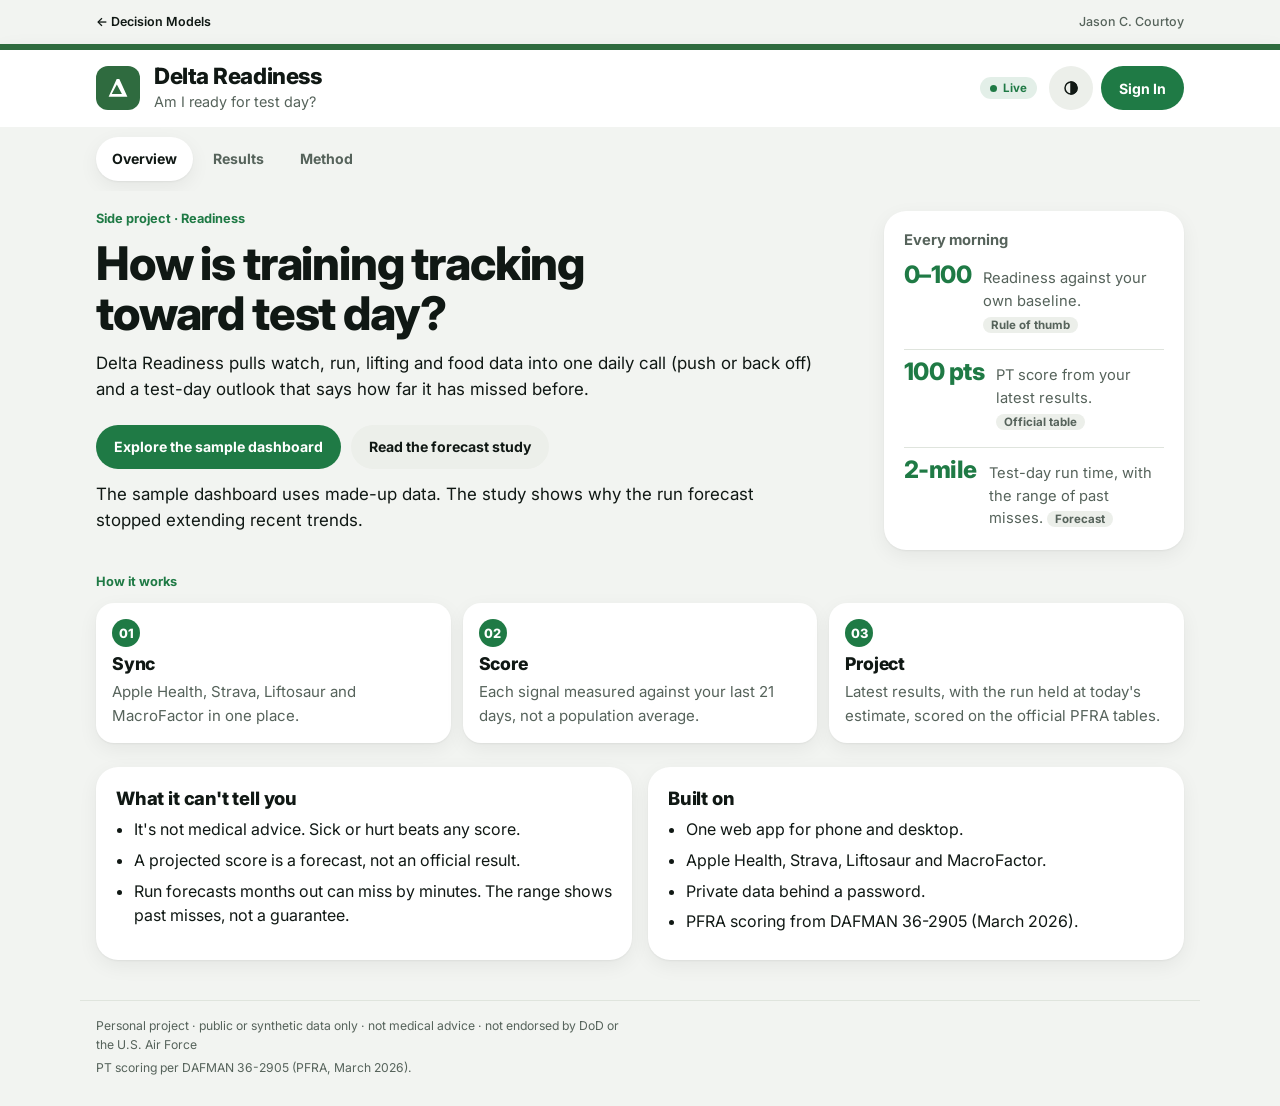
==== commit de178ce1: "Fitness: sync site files and demo from courtizy/fitness@4cca10e87e0d4bedf12aeddf43055c4ec9a8b12a" ====
--- a/fitness/index.html
+++ b/fitness/index.html
@@ -35,10 +35,10 @@
 <body>
 <div class="gate" id="gate" hidden>
   <div class="card">
-    <h1>Sign in</h1>
+    <h1>Sign In</h1>
     <div id="pwBox" hidden>
     <p>This page is private. Enter your dashboard password.</p>
-    <form id="pf" action="#" method="post"><input name="username" type="text" autocomplete="username" value="fitness-dashboard" readonly hidden><input id="pw" name="password" type="password" autocomplete="current-password" placeholder="Password" aria-label="Password"><button type="submit">Open dashboard</button></form>
+    <form id="pf" action="#" method="post"><input name="username" type="text" autocomplete="username" value="fitness-dashboard" readonly hidden><input id="pw" name="password" type="password" autocomplete="current-password" placeholder="Password" aria-label="Password"><button type="submit">Open Dashboard</button></form>
     <p>On iPhone, choose <b>Save Password</b> when asked, and Face ID fills it next time. You stay signed in for 30 days.</p>
     <p><a href="#" id="useTok">Use a GitHub token instead</a></p>
     </div>
@@ -50,7 +50,7 @@
       <li>Permissions: <b>Contents: Read and write</b>. Nothing else.</li>
     </ol>
     <!-- username + current-password lets iPhone Passwords save the token once and fill it with Face ID -->
-    <form id="f" action="#" method="post"><input name="username" type="text" autocomplete="username" value="fitness" readonly hidden><input id="tok" name="password" type="password" autocomplete="current-password" placeholder="github_pat_…" aria-label="GitHub token"><button type="submit">Open dashboard</button></form>
+    <form id="f" action="#" method="post"><input name="username" type="text" autocomplete="username" value="fitness" readonly hidden><input id="tok" name="password" type="password" autocomplete="current-password" placeholder="github_pat_…" aria-label="GitHub token"><button type="submit">Open Dashboard</button></form>
     <p>On iPhone, choose <b>Save Password</b> when asked, and Face ID fills it next time. Adding this page to your Home Screen (Share → Add to Home Screen) also keeps you signed in longer.</p>
     </div>
     <p id="msg" class="err" role="alert"></p>
--- a/fitness/frame.css
+++ b/fitness/frame.css
@@ -22,7 +22,7 @@
 .dz-in{max-width:1120px;margin:0 auto;padding-left:max(16px,env(safe-area-inset-left,0px));padding-right:max(16px,env(safe-area-inset-right,0px))}
 
 /* hub bar */
-.dz-hub{background:var(--dz-bg);font:600 .78rem/1 var(--dz-body)}
+.dz-hub{background:var(--dz-bg);font:600 .78rem/1 var(--dz-body);padding-top:env(safe-area-inset-top,0px)}  /* clear the notch and rounded corners when the page runs edge to edge */
 .dz-hub .dz-in{display:flex;flex-wrap:wrap;align-items:center;justify-content:space-between;gap:4px 16px}
 .dz-hub a{display:inline-flex;align-items:center;min-height:44px;color:var(--dz-ink);text-decoration:none}
 .dz-hub a:hover{color:var(--dz-accent)}
@@ -80,6 +80,29 @@
   .dz-tile{width:36px;height:36px;border-radius:10px}
   .dz-tile svg{width:20px;height:20px}
   .dz-btn{padding:0 14px;font-size:.82rem}
-  .dz-tabs{padding-block:6px}
+  .dz-tabs{padding-block:4px}
+  .dz-strip{font-size:.78rem}
+  .dz-strip .dz-in{flex-wrap:nowrap;padding-block:0 4px}
+  .dz-strip span:not(.dz-tag){min-width:0;overflow:hidden;text-overflow:ellipsis;white-space:nowrap}
+  .dz-tag{flex:none;font-size:.68rem;padding:2px 8px}
   .dz-tabs a{padding:0 14px;font-size:.84rem}
 }
+
+/* signed-in app menu: only on phones, where it replaces the hub bar and page tabs */
+.dz-menu{position:relative;display:none}
+.dz-menu summary{list-style:none}
+.dz-menu summary::-webkit-details-marker{display:none}
+.dz-pop{position:absolute;right:0;top:calc(100% + 6px);z-index:1100;min-width:220px;display:grid;padding:6px;border-radius:16px;background:var(--dz-panel);border:1px solid var(--dz-rule);box-shadow:0 10px 30px rgba(0,0,0,.18)}
+.dz-pop a,.dz-pop button{display:flex;align-items:center;min-height:44px;padding:0 12px;border-radius:10px;border:0;background:none;color:var(--dz-ink);font:600 .92rem var(--dz-body);text-decoration:none;text-align:left;cursor:pointer}
+.dz-pop a:hover,.dz-pop button:hover{background:var(--dz-panel2)}
+.dz-pop a:focus-visible,.dz-pop button:focus-visible,.dz-menu summary:focus-visible{outline:2px solid var(--dz-accent);outline-offset:2px}
+.dz-pop span{padding:8px 12px 4px;font-size:.78rem;color:var(--dz-muted);border-top:1px solid var(--dz-rule);margin-top:4px}
+@media (max-width:520px){
+  html.dz-app .dz-hub,html.dz-app .dz-tabbar,html.dz-app .dz-name p,html.dz-app #dzOut{display:none}
+  html.dz-app .dz-menu{display:block}
+  html.dz-app .dz-head{border-top-width:3px;padding-top:env(safe-area-inset-top,0px)}
+  html.dz-app .dz-head .dz-in{padding-block:6px}
+  html.dz-app .dz-tile{width:30px;height:30px;border-radius:8px}
+  html.dz-app .dz-tile svg{width:17px;height:17px}
+  html.dz-app .dz-name .dz-h{font-size:1rem}
+}
--- a/fitness/frame.css
+++ b/fitness/frame.css
@@ -22,7 +22,7 @@
 .dz-in{max-width:1120px;margin:0 auto;padding-left:max(16px,env(safe-area-inset-left,0px));padding-right:max(16px,env(safe-area-inset-right,0px))}
 
 /* hub bar */
-.dz-hub{background:var(--dz-bg);font:600 .78rem/1 var(--dz-body)}
+.dz-hub{background:var(--dz-bg);font:600 .78rem/1 var(--dz-body);padding-top:env(safe-area-inset-top,0px)}  /* clear the notch and rounded corners when the page runs edge to edge */
 .dz-hub .dz-in{display:flex;flex-wrap:wrap;align-items:center;justify-content:space-between;gap:4px 16px}
 .dz-hub a{display:inline-flex;align-items:center;min-height:44px;color:var(--dz-ink);text-decoration:none}
 .dz-hub a:hover{color:var(--dz-accent)}
@@ -80,6 +80,29 @@
   .dz-tile{width:36px;height:36px;border-radius:10px}
   .dz-tile svg{width:20px;height:20px}
   .dz-btn{padding:0 14px;font-size:.82rem}
-  .dz-tabs{padding-block:6px}
+  .dz-tabs{padding-block:4px}
+  .dz-strip{font-size:.78rem}
+  .dz-strip .dz-in{flex-wrap:nowrap;padding-block:0 4px}
+  .dz-strip span:not(.dz-tag){min-width:0;overflow:hidden;text-overflow:ellipsis;white-space:nowrap}
+  .dz-tag{flex:none;font-size:.68rem;padding:2px 8px}
   .dz-tabs a{padding:0 14px;font-size:.84rem}
 }
+
+/* signed-in app menu: only on phones, where it replaces the hub bar and page tabs */
+.dz-menu{position:relative;display:none}
+.dz-menu summary{list-style:none}
+.dz-menu summary::-webkit-details-marker{display:none}
+.dz-pop{position:absolute;right:0;top:calc(100% + 6px);z-index:1100;min-width:220px;display:grid;padding:6px;border-radius:16px;background:var(--dz-panel);border:1px solid var(--dz-rule);box-shadow:0 10px 30px rgba(0,0,0,.18)}
+.dz-pop a,.dz-pop button{display:flex;align-items:center;min-height:44px;padding:0 12px;border-radius:10px;border:0;background:none;color:var(--dz-ink);font:600 .92rem var(--dz-body);text-decoration:none;text-align:left;cursor:pointer}
+.dz-pop a:hover,.dz-pop button:hover{background:var(--dz-panel2)}
+.dz-pop a:focus-visible,.dz-pop button:focus-visible,.dz-menu summary:focus-visible{outline:2px solid var(--dz-accent);outline-offset:2px}
+.dz-pop span{padding:8px 12px 4px;font-size:.78rem;color:var(--dz-muted);border-top:1px solid var(--dz-rule);margin-top:4px}
+@media (max-width:520px){
+  html.dz-app .dz-hub,html.dz-app .dz-tabbar,html.dz-app .dz-name p,html.dz-app #dzOut{display:none}
+  html.dz-app .dz-menu{display:block}
+  html.dz-app .dz-head{border-top-width:3px;padding-top:env(safe-area-inset-top,0px)}
+  html.dz-app .dz-head .dz-in{padding-block:6px}
+  html.dz-app .dz-tile{width:30px;height:30px;border-radius:8px}
+  html.dz-app .dz-tile svg{width:17px;height:17px}
+  html.dz-app .dz-name .dz-h{font-size:1rem}
+}
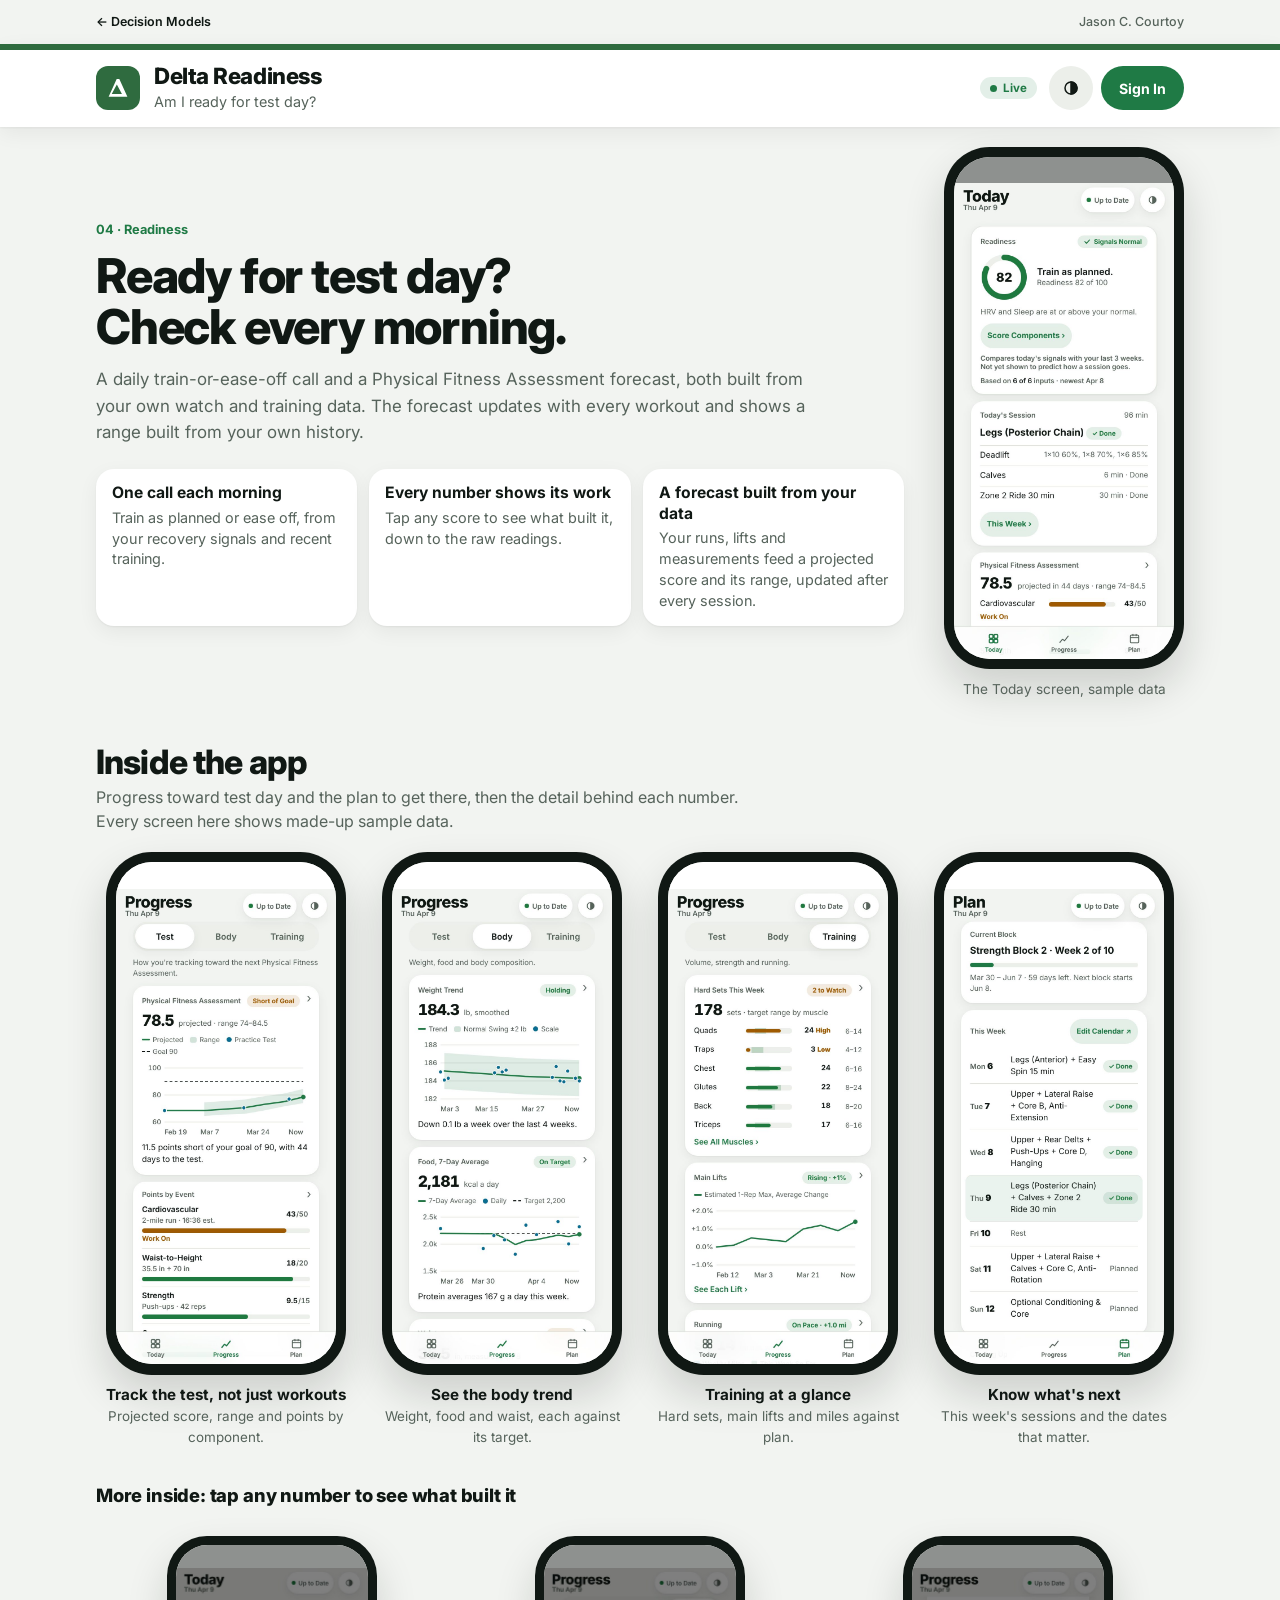
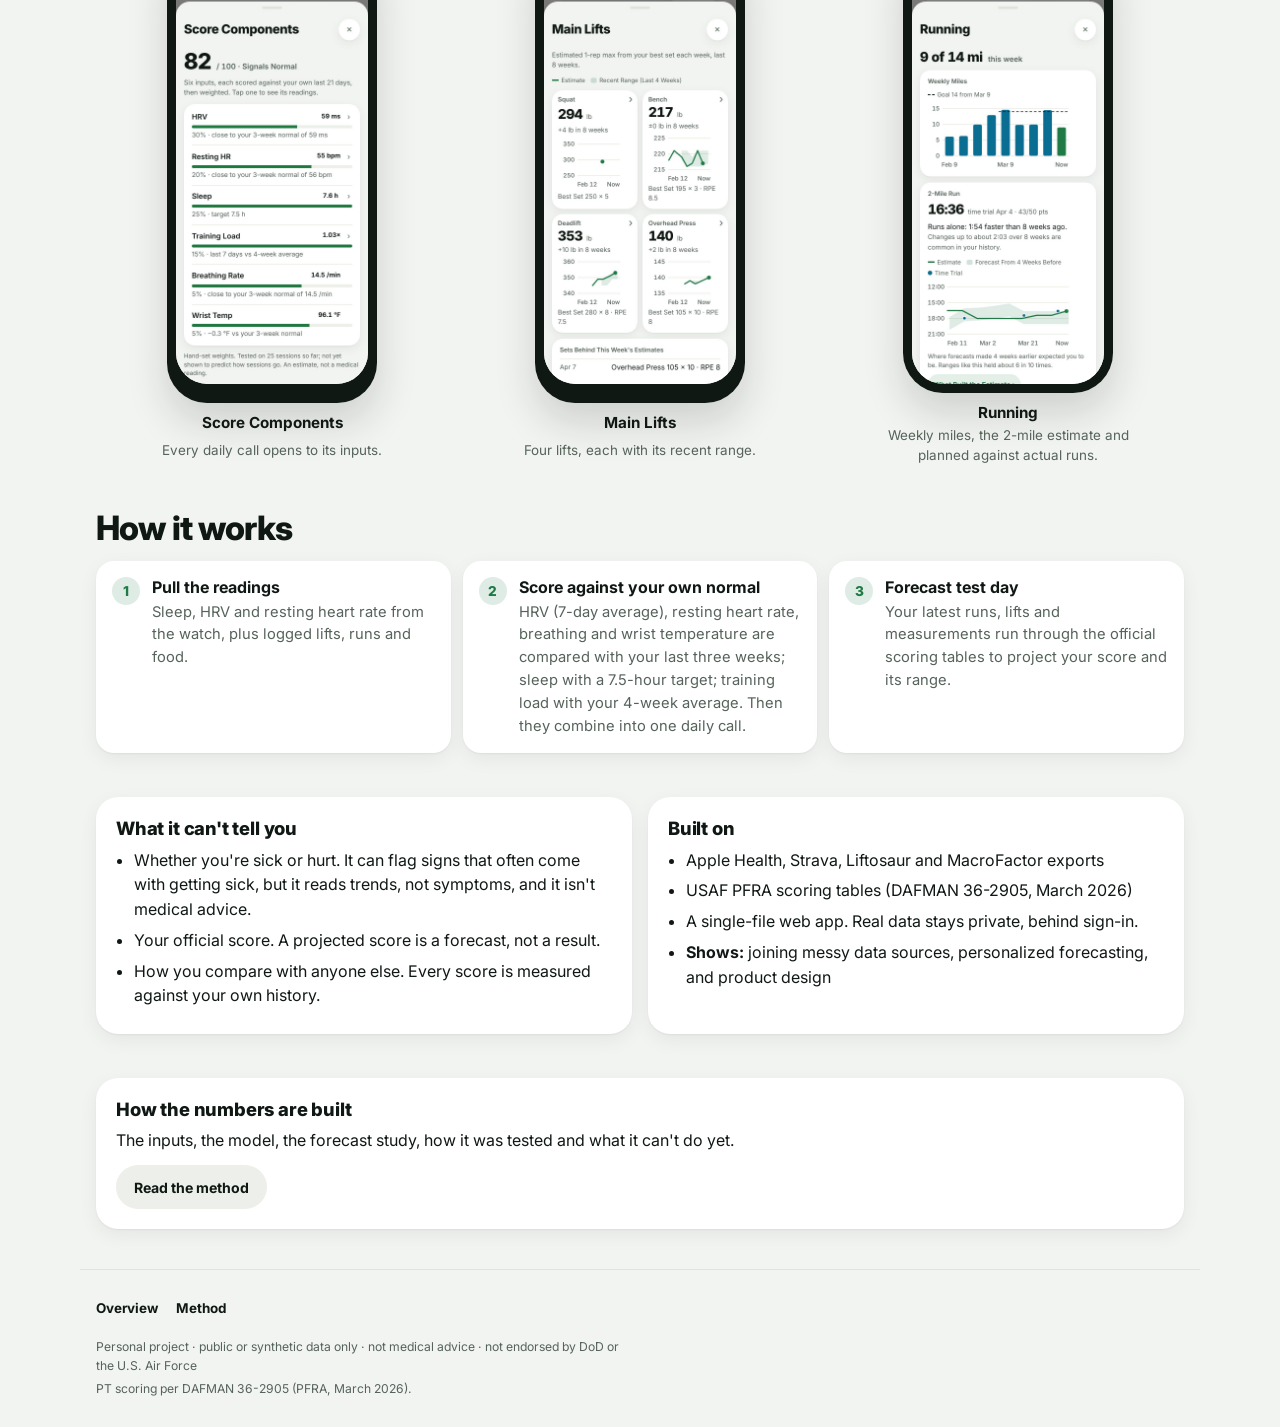
==== commit d20202fe: "Fitness: sync site files from courtizy/fitness@1e47a1501f3098e64f6bc0340de8ce7a9724b0c7" ====
--- a/fitness/index.html
+++ b/fitness/index.html
@@ -196,6 +196,7 @@
     const db = { doc };
     const user = { id: async () => "me", isOwner: () => true, canEdit: () => true, can: () => true };
     window.claude = { use: async n => n === "db" ? db : n === "user" ? user : null };
+    window.__deltaRepo = true;   // saves reach the repo, so Sync Now can start the Sync all workflow
     window.addEventListener("beforeunload", e => { if (Object.keys(pend).length || inflight) { e.preventDefault(); e.returnValue = ""; } });
   }
   start();
--- a/fitness/frame.css
+++ b/fitness/frame.css
@@ -1,5 +1,5 @@
 /* Delta Readiness: the Decision Models frame (hub bar, app header, Overview · Results · Method, footer) in the clean fitness look.
-   Shared by overview.html, the sign-in loader, the signed-in app and demo.html. Theme follows data-theme on <html> (a-theme, light by default). */
+   Shared by overview.html, the sign-in loader, and the signed-in app. Theme follows data-theme on <html> (a-theme, light by default). */
 :root{
   --dz-bg:#F2F4F1; --dz-panel:#FFFFFF; --dz-panel2:#ECEFEA; --dz-ink:#101814; --dz-muted:#56635B; --dz-rule:#DFE4DD;
   --dz-accent:#1F7A45; --dz-on-accent:#FFFFFF; --dz-tan:#56635B; --dz-grid:transparent; --dz-glow:none;
@@ -18,7 +18,7 @@
   --dz-accent:#4FD486; --dz-on-accent:#05140B; --dz-tan:#9BA8A0; --dz-grid:transparent; --dz-glow:none;
   --dz-shadow:none; --dz-bar:rgba(22,28,25,.82); color-scheme:dark}
 
-.dz-hub,.dz-head,.dz-tabbar,.dz-strip,.dz-foot{font-family:var(--dz-body);color:var(--dz-ink);-webkit-text-size-adjust:100%}
+.dz-hub,.dz-head,.dz-tabbar,.dz-foot{font-family:var(--dz-body);color:var(--dz-ink);-webkit-text-size-adjust:100%}
 .dz-in{max-width:1120px;margin:0 auto;padding-left:max(16px,env(safe-area-inset-left,0px));padding-right:max(16px,env(safe-area-inset-right,0px))}
 
 /* hub bar */
@@ -54,16 +54,15 @@
 .dz-tabs a[aria-current="page"]{color:var(--dz-ink);background:var(--dz-panel);box-shadow:var(--dz-shadow)}
 :root[data-theme="dark"] .dz-tabs a[aria-current="page"]{background:var(--dz-panel2)}
 
-/* demo strip */
-.dz-strip{font-size:.86rem}
-.dz-strip .dz-in{display:flex;flex-wrap:wrap;align-items:center;gap:6px 10px;padding-block:0 6px}
-.dz-tag{font:700 .72rem var(--dz-body);color:var(--dz-on-accent);background:var(--dz-accent);padding:3px 10px;border-radius:999px}
-.dz-strip span:not(.dz-tag){color:var(--dz-muted)}
 
 /* footer */
 .dz-foot{margin-top:32px;font-size:.76rem;color:var(--dz-muted)}
 .dz-foot .dz-in{padding-block:16px 28px;display:grid;gap:4px;border-top:1px solid var(--dz-rule)}
 .dz-foot p{margin:0}
+.dz-flinks{display:flex;gap:4px 18px;flex-wrap:wrap;margin-bottom:4px}
+.dz-flinks a{color:var(--dz-ink);font:700 .84rem var(--dz-body);text-decoration:none;min-height:44px;display:inline-flex;align-items:center}
+.dz-flinks a:hover{color:var(--dz-accent)}
+.dz-flinks a:focus-visible{outline:2px solid var(--dz-accent);outline-offset:2px}
 html.dz-app .dz-foot{margin-top:0}
 html.dz-app body{background-color:var(--dz-bg)}
 @media (max-width:899px){html.dz-app .dz-foot .dz-in{padding-bottom:calc(92px + env(safe-area-inset-bottom,0px))}}
@@ -81,10 +80,6 @@
   .dz-tile svg{width:20px;height:20px}
   .dz-btn{padding:0 14px;font-size:.82rem}
   .dz-tabs{padding-block:4px}
-  .dz-strip{font-size:.78rem}
-  .dz-strip .dz-in{flex-wrap:nowrap;padding-block:0 4px}
-  .dz-strip span:not(.dz-tag){min-width:0;overflow:hidden;text-overflow:ellipsis;white-space:nowrap}
-  .dz-tag{flex:none;font-size:.68rem;padding:2px 8px}
   .dz-tabs a{padding:0 14px;font-size:.84rem}
 }
 
--- a/fitness/frame.css
+++ b/fitness/frame.css
@@ -1,5 +1,5 @@
 /* Delta Readiness: the Decision Models frame (hub bar, app header, Overview · Results · Method, footer) in the clean fitness look.
-   Shared by overview.html, the sign-in loader, the signed-in app and demo.html. Theme follows data-theme on <html> (a-theme, light by default). */
+   Shared by overview.html, the sign-in loader, and the signed-in app. Theme follows data-theme on <html> (a-theme, light by default). */
 :root{
   --dz-bg:#F2F4F1; --dz-panel:#FFFFFF; --dz-panel2:#ECEFEA; --dz-ink:#101814; --dz-muted:#56635B; --dz-rule:#DFE4DD;
   --dz-accent:#1F7A45; --dz-on-accent:#FFFFFF; --dz-tan:#56635B; --dz-grid:transparent; --dz-glow:none;
@@ -18,7 +18,7 @@
   --dz-accent:#4FD486; --dz-on-accent:#05140B; --dz-tan:#9BA8A0; --dz-grid:transparent; --dz-glow:none;
   --dz-shadow:none; --dz-bar:rgba(22,28,25,.82); color-scheme:dark}
 
-.dz-hub,.dz-head,.dz-tabbar,.dz-strip,.dz-foot{font-family:var(--dz-body);color:var(--dz-ink);-webkit-text-size-adjust:100%}
+.dz-hub,.dz-head,.dz-tabbar,.dz-foot{font-family:var(--dz-body);color:var(--dz-ink);-webkit-text-size-adjust:100%}
 .dz-in{max-width:1120px;margin:0 auto;padding-left:max(16px,env(safe-area-inset-left,0px));padding-right:max(16px,env(safe-area-inset-right,0px))}
 
 /* hub bar */
@@ -54,16 +54,15 @@
 .dz-tabs a[aria-current="page"]{color:var(--dz-ink);background:var(--dz-panel);box-shadow:var(--dz-shadow)}
 :root[data-theme="dark"] .dz-tabs a[aria-current="page"]{background:var(--dz-panel2)}
 
-/* demo strip */
-.dz-strip{font-size:.86rem}
-.dz-strip .dz-in{display:flex;flex-wrap:wrap;align-items:center;gap:6px 10px;padding-block:0 6px}
-.dz-tag{font:700 .72rem var(--dz-body);color:var(--dz-on-accent);background:var(--dz-accent);padding:3px 10px;border-radius:999px}
-.dz-strip span:not(.dz-tag){color:var(--dz-muted)}
 
 /* footer */
 .dz-foot{margin-top:32px;font-size:.76rem;color:var(--dz-muted)}
 .dz-foot .dz-in{padding-block:16px 28px;display:grid;gap:4px;border-top:1px solid var(--dz-rule)}
 .dz-foot p{margin:0}
+.dz-flinks{display:flex;gap:4px 18px;flex-wrap:wrap;margin-bottom:4px}
+.dz-flinks a{color:var(--dz-ink);font:700 .84rem var(--dz-body);text-decoration:none;min-height:44px;display:inline-flex;align-items:center}
+.dz-flinks a:hover{color:var(--dz-accent)}
+.dz-flinks a:focus-visible{outline:2px solid var(--dz-accent);outline-offset:2px}
 html.dz-app .dz-foot{margin-top:0}
 html.dz-app body{background-color:var(--dz-bg)}
 @media (max-width:899px){html.dz-app .dz-foot .dz-in{padding-bottom:calc(92px + env(safe-area-inset-bottom,0px))}}
@@ -81,10 +80,6 @@
   .dz-tile svg{width:20px;height:20px}
   .dz-btn{padding:0 14px;font-size:.82rem}
   .dz-tabs{padding-block:4px}
-  .dz-strip{font-size:.78rem}
-  .dz-strip .dz-in{flex-wrap:nowrap;padding-block:0 4px}
-  .dz-strip span:not(.dz-tag){min-width:0;overflow:hidden;text-overflow:ellipsis;white-space:nowrap}
-  .dz-tag{flex:none;font-size:.68rem;padding:2px 8px}
   .dz-tabs a{padding:0 14px;font-size:.84rem}
 }
 
